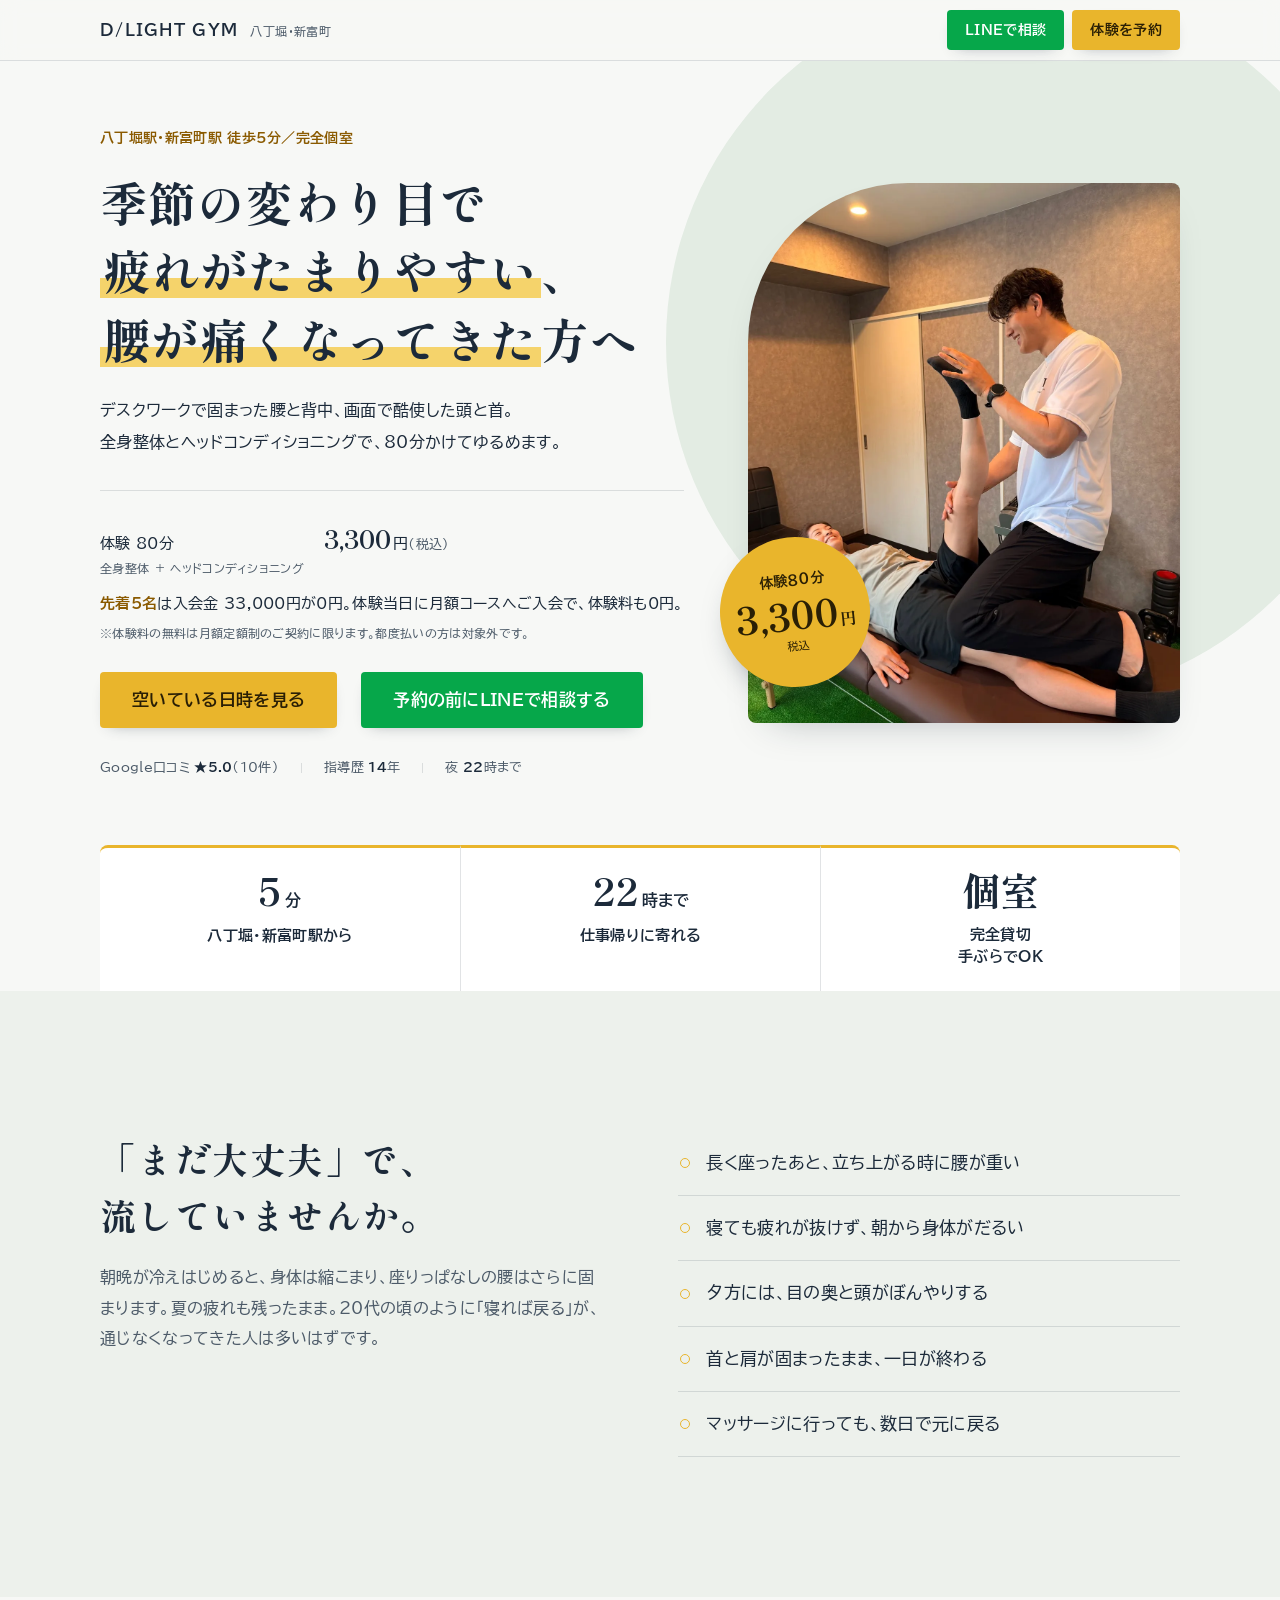
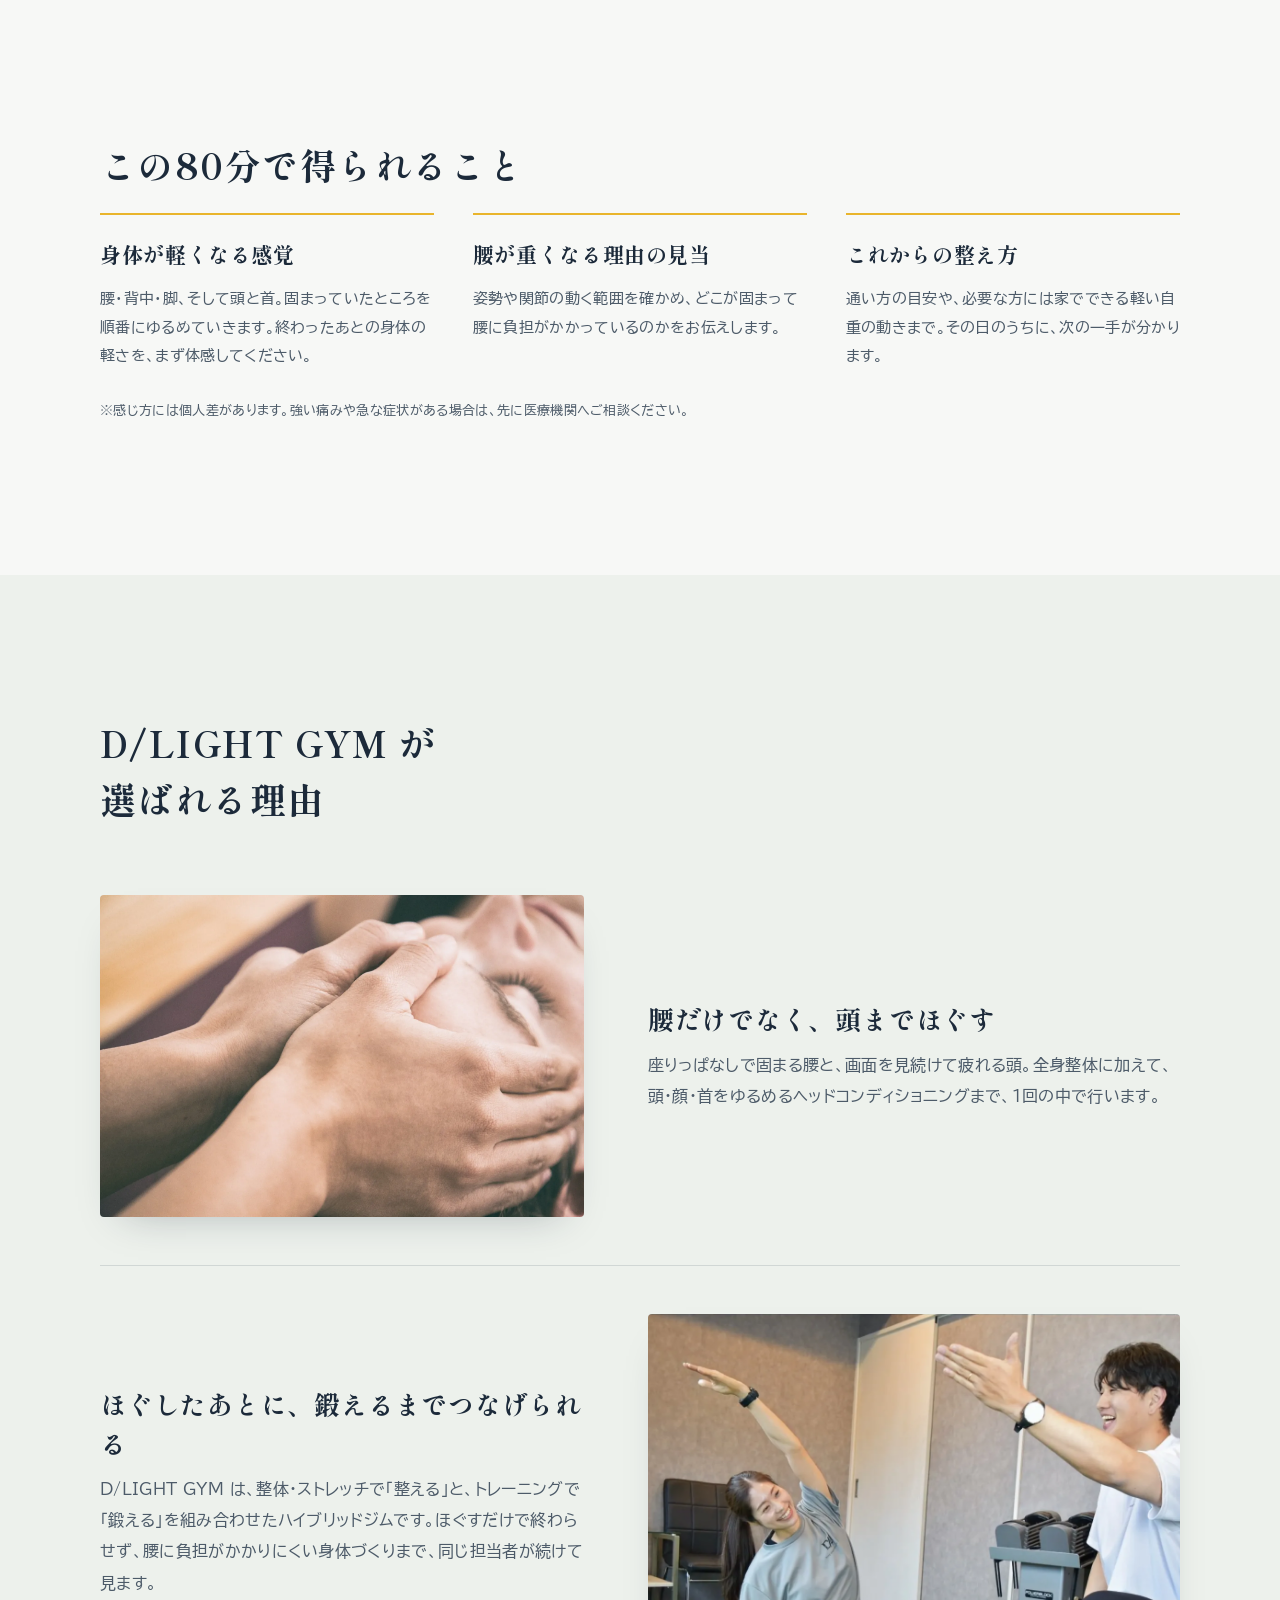
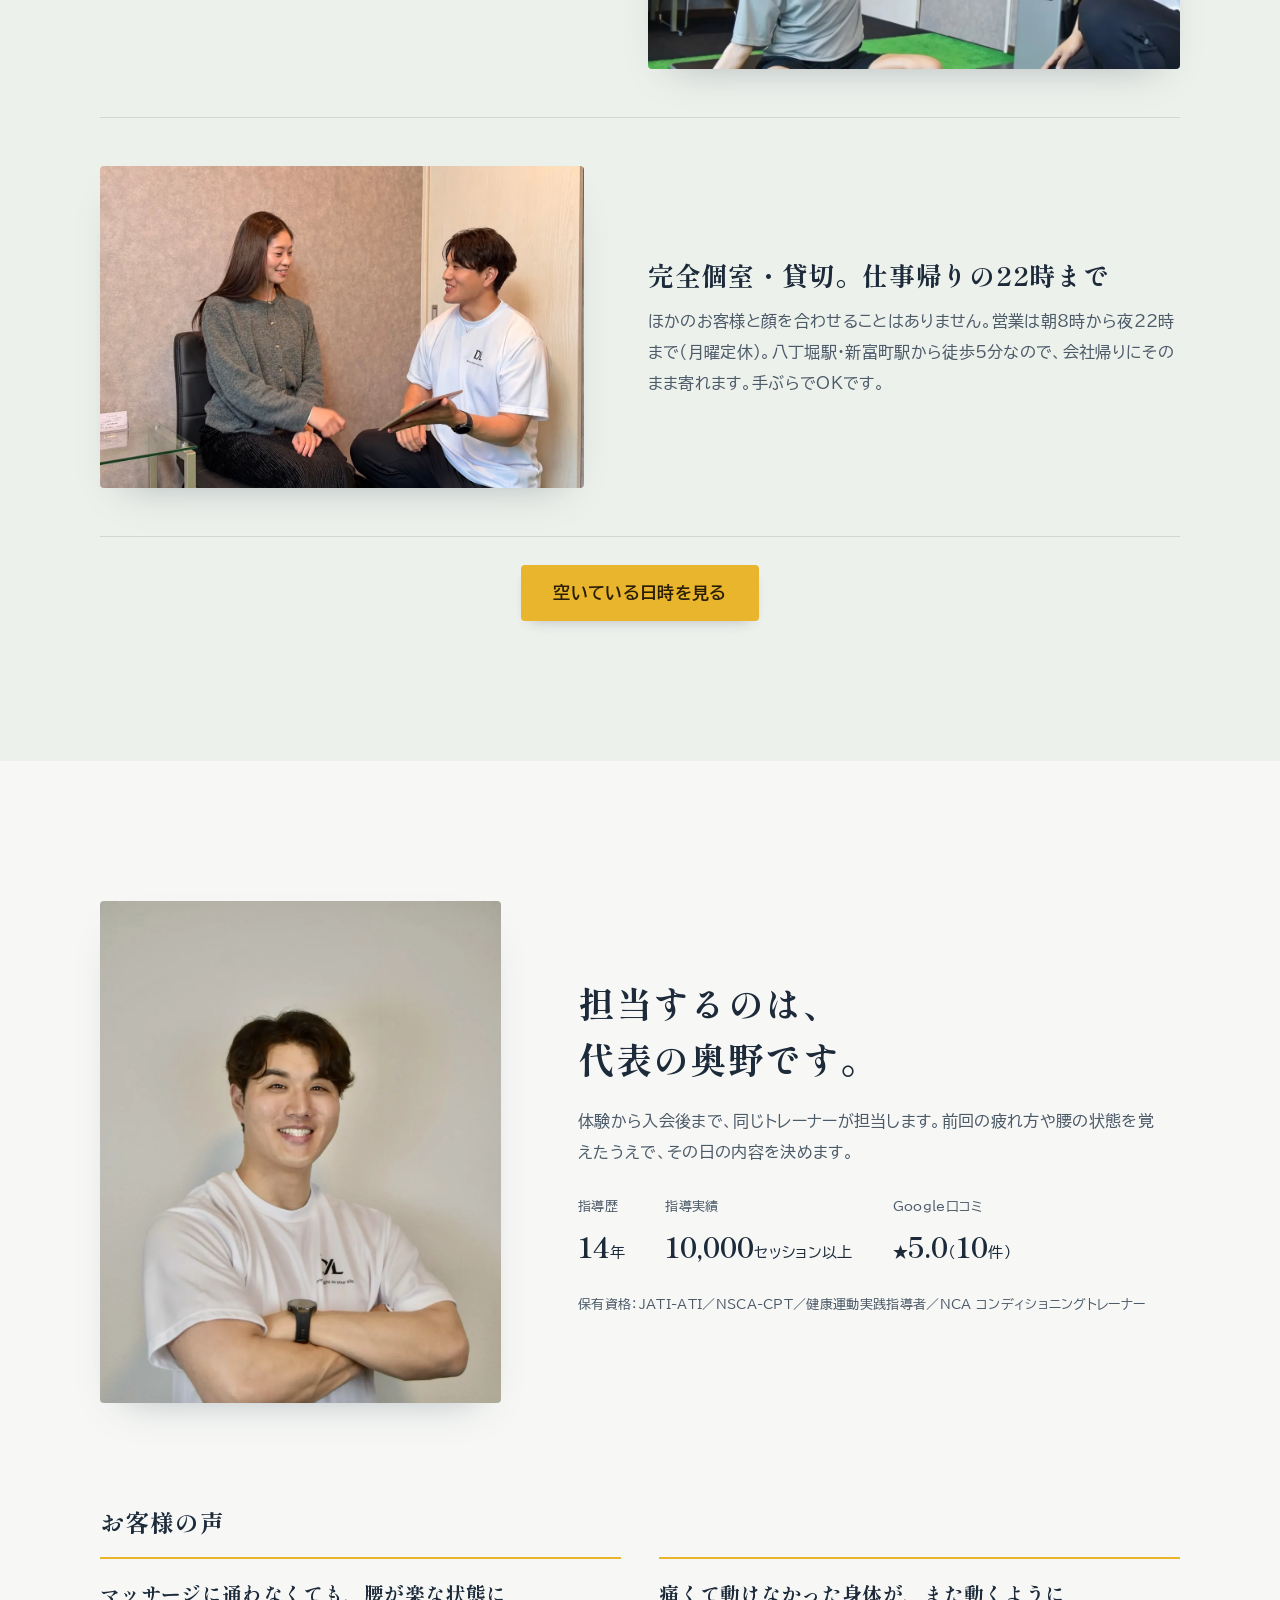
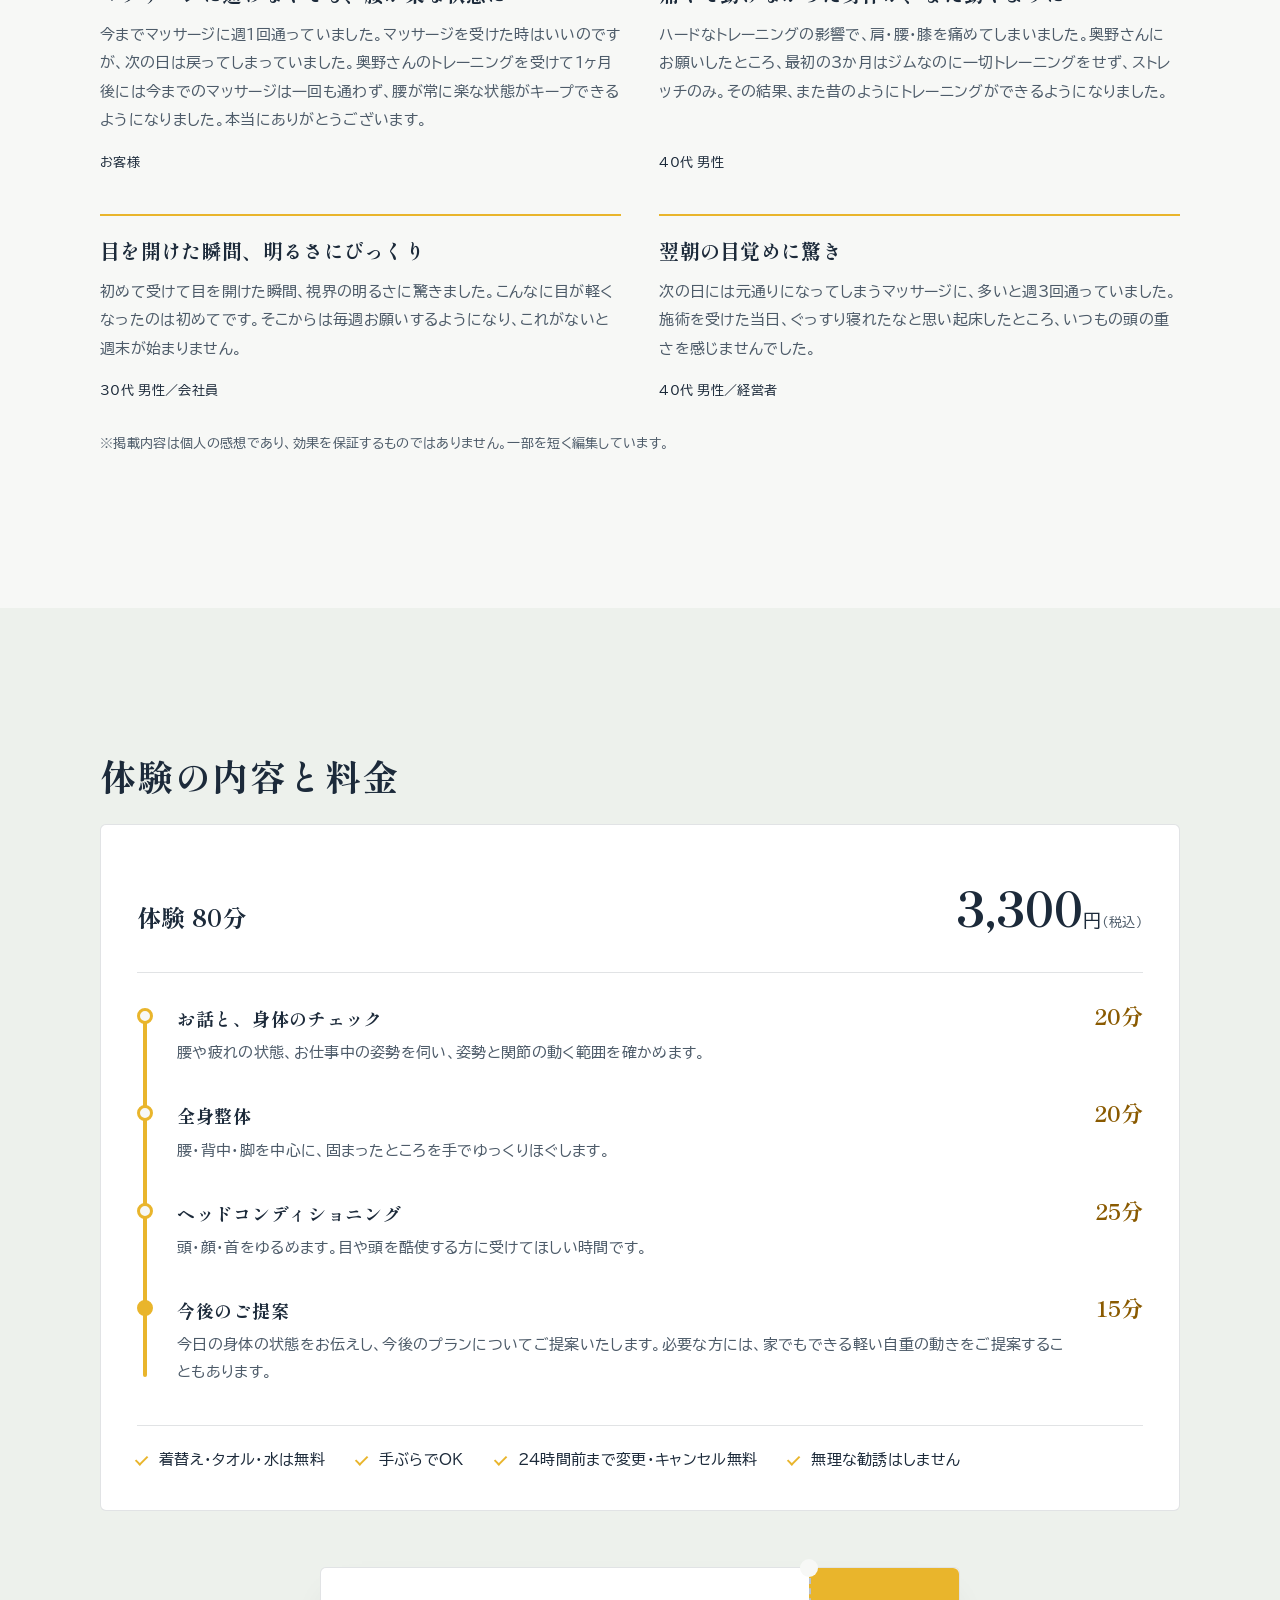
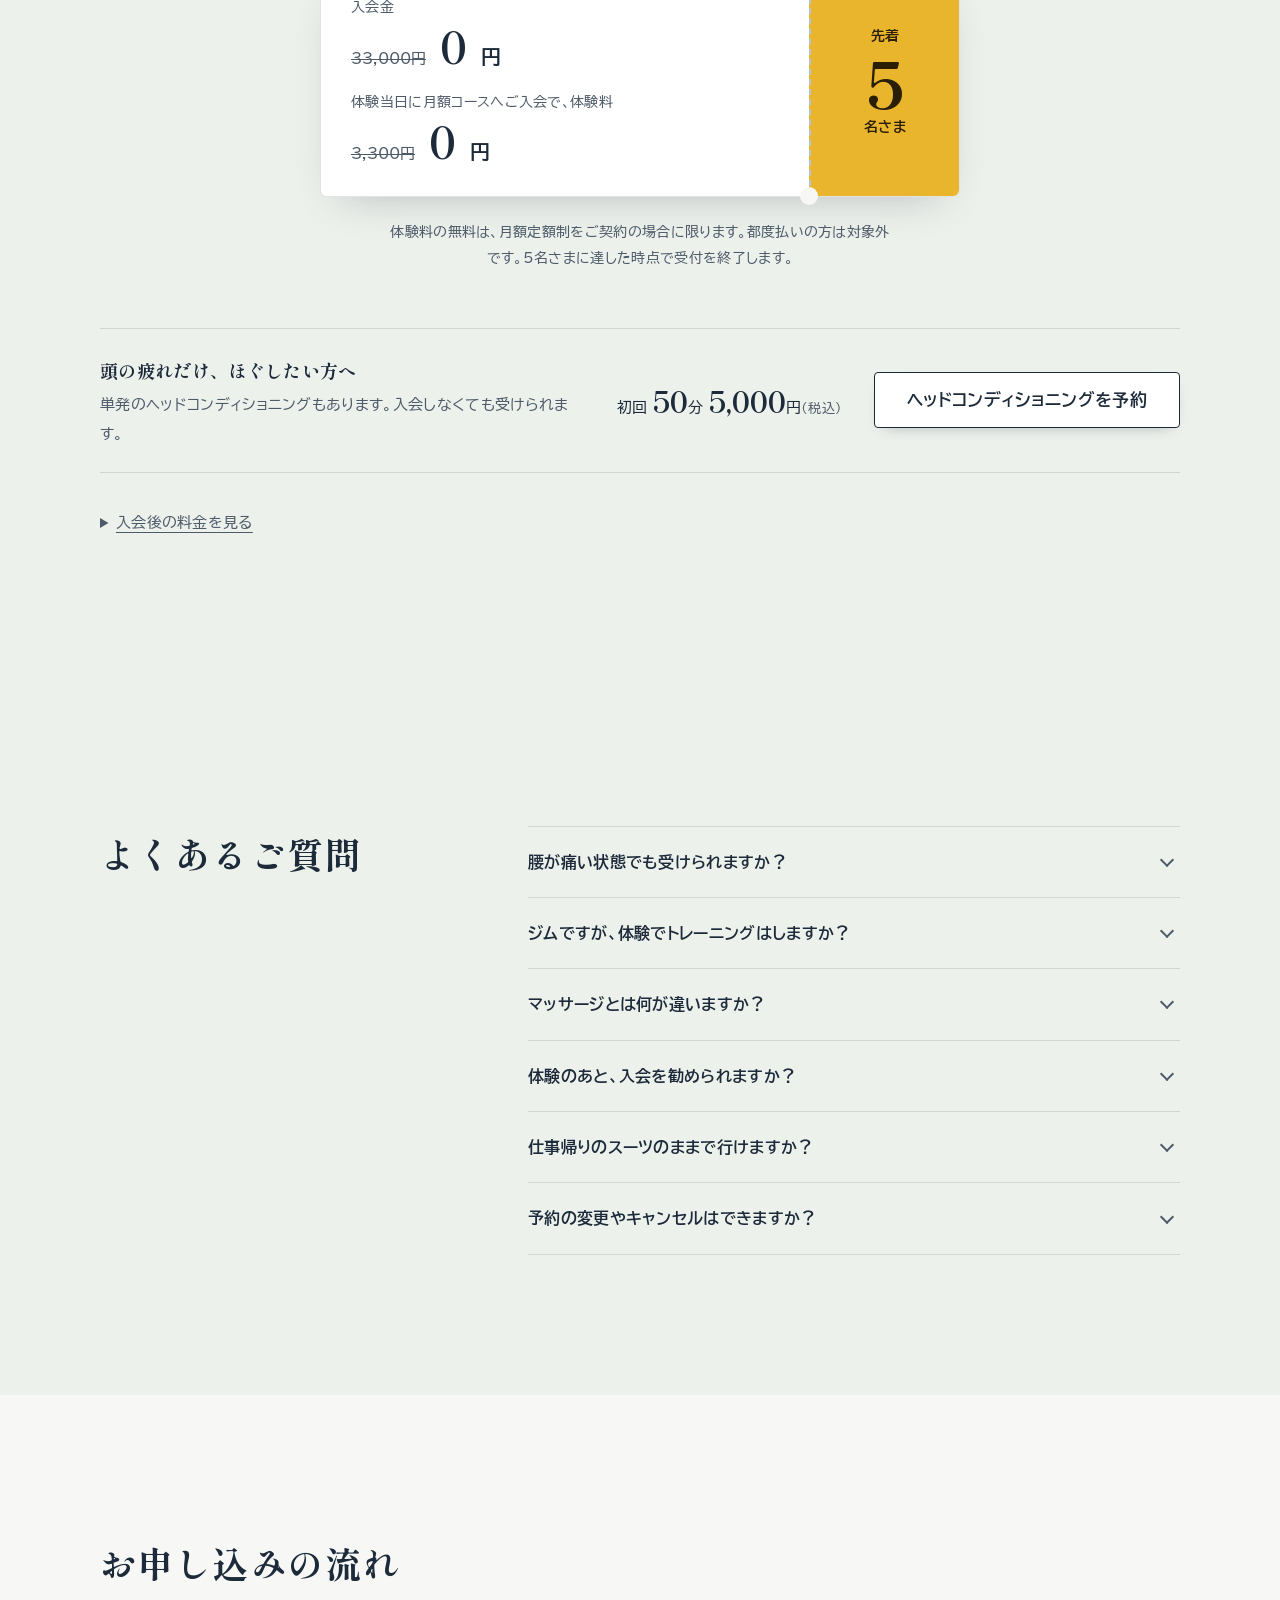
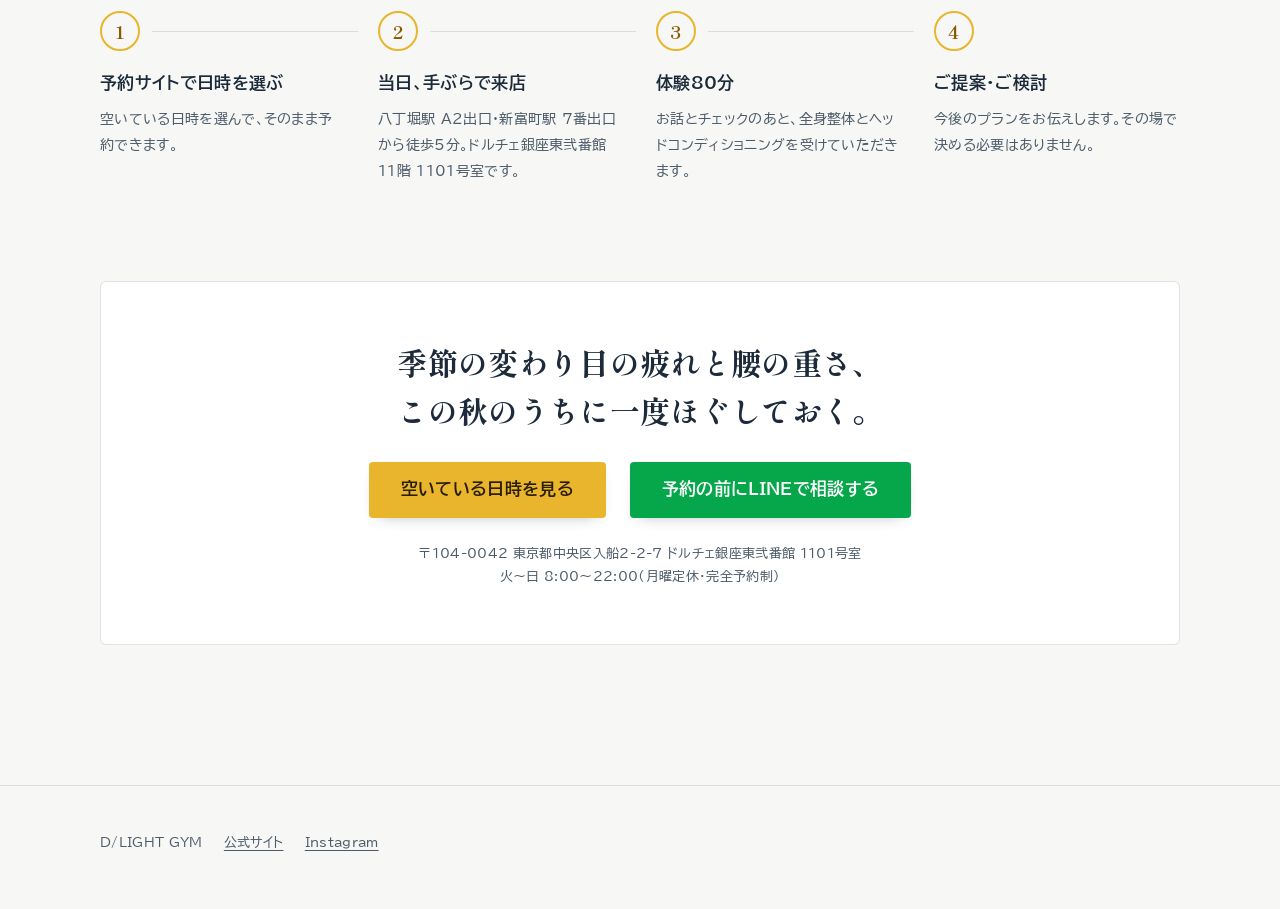
==== autumn-men-light.html @ f0efa036 "季節の変わり目・腰の疲れ向けLP（男性向け・明るい版／暗い版）を追加し、計測をヘッドコンディショニング予約とFAQに対応 Co-Authored-By: Claude Opus 5.5 <norepl" ====
<!DOCTYPE html>
<html lang="ja">
<head>
<meta charset="UTF-8">
<meta name="viewport" content="width=device-width, initial-scale=1">
<title>季節の変わり目の疲れ・腰の重さに 体験80分 3,300円｜八丁堀・新富町 D/LIGHT GYM</title>
<meta name="description" content="季節の変わり目で疲れがたまりやすい、腰が痛くなってきた方へ。八丁堀・新富町駅から徒歩5分、完全個室。全身整体とヘッドコンディショニングの体験80分 3,300円（税込）。夜22時まで営業。">
<!-- 公開前の確認ページ。本番URLが決まるまで検索対象外にしておく -->
<meta name="robots" content="noindex, nofollow">
<meta property="og:type" content="website">
<meta property="og:title" content="季節の変わり目の疲れ・腰の重さに｜体験80分 3,300円｜D/LIGHT GYM">
<meta property="og:description" content="八丁堀・新富町駅から徒歩5分。完全個室で、全身整体とヘッドコンディショニング。夜22時まで。">
<meta property="og:site_name" content="D/LIGHT GYM">
<meta property="og:locale" content="ja_JP">
<meta name="theme-color" content="#f7f8f6">
<link rel="icon" href="assets/favicon-32.png" sizes="32x32">
<link rel="apple-touch-icon" href="assets/apple-touch-icon.png">
<link rel="preconnect" href="https://fonts.googleapis.com">
<link rel="preconnect" href="https://fonts.gstatic.com" crossorigin>
<link href="https://fonts.googleapis.com/css2?family=BIZ+UDPGothic:wght@400;700&family=Shippori+Mincho+B1:wght@500;700&display=swap" rel="stylesheet">
<link rel="stylesheet" href="assets/css/lp-autumn.css?v=20261105c">
<link rel="stylesheet" href="assets/css/lp-autumn-men.css?v=20261105c">
<link rel="stylesheet" href="assets/css/lp-autumn-light.css?v=20261105g">
</head>
<body>

<header class="hd">
  <div class="hd__in">
    <a class="hd__logo" href="#top" aria-label="D/LIGHT GYM ページの先頭へ">D/LIGHT GYM<span>八丁堀・新富町</span></a>
    <div class="hd__cta"><a class="btn btn--sm btn--line" href="https://lin.ee/v4NK1TV" target="_blank" rel="noopener">LINEで相談</a><a class="btn btn--sm" href="https://book.squareup.com/appointments/jqg8slb8u0tfya/location/L7PXPNPQZ5DK2/services/DS5GKGL3V32YYJWJ65FOD5EP" target="_blank" rel="noopener">体験を予約</a></div>
  </div>
</header>

<main id="top">

  <!-- ===== ファーストビュー ===== -->
  <section class="hero">
    <div class="wrap hero__grid">
      <div class="hero__copy">
        <p class="hero__place">八丁堀駅・新富町駅 徒歩5分／完全個室</p>
        <h1 class="hero__h">季節の変わり目で<br><span class="mk-y">疲れがたまりやすい</span>、<br><span class="nw"><span class="mk-y">腰が痛くなってきた</span>方へ</span></h1>
        <p class="hero__sub">デスクワークで固まった腰と背中、画面で酷使した頭と首。<br class="pc">全身整体とヘッドコンディショニングで、80分かけてゆるめます。</p>

        <div class="offer">
          <p class="offer__name">体験 80分<br><span>全身整体 ＋ ヘッドコンディショニング</span></p>
          <p class="offer__price"><span class="num">3,300</span>円<small>（税込）</small></p>
          <p class="offer__perk"><b>先着5名</b>は入会金 33,000円が0円。<span class="nw">体験当日に月額コースへ</span><span class="nw">ご入会で、体験料も0円。</span><small class="offer__note">※体験料の無料は月額定額制のご契約に限ります。都度払いの方は対象外です。</small></p>
        </div>

        <div class="cta">
          <a class="btn" href="https://book.squareup.com/appointments/jqg8slb8u0tfya/location/L7PXPNPQZ5DK2/services/DS5GKGL3V32YYJWJ65FOD5EP" target="_blank" rel="noopener">空いている日時を見る</a>
          <a class="btn btn--line" href="https://lin.ee/v4NK1TV" target="_blank" rel="noopener">予約の前にLINEで相談する</a>
        </div>
        <ul class="trust">
          <li>Google口コミ <b>★5.0</b>（10件）</li>
          <li>指導歴 <b>14</b>年</li>
          <li>夜 <b>22</b>時まで</li>
        </ul>
      </div>
      <figure class="hero__photo">
        <p class="badge" aria-hidden="true"><span class="badge__t">体験80分</span><span class="badge__p num">3,300<small>円</small></span><span class="badge__s">税込</span></p>
        <img src="assets/img/stretch.webp" alt="D/LIGHT GYM の個室で、施術台に横になったお客様の脚と腰まわりをトレーナーがほぐしている様子" width="1200" height="1600" fetchpriority="high">
      </figure>
    </div>
    <ul class="points wrap">
      <li><p class="points__big"><b class="num">5</b>分</p><small>八丁堀・新富町駅から</small></li>
      <li><p class="points__big"><b class="num">22</b>時まで</p><small>仕事帰りに寄れる</small></li>
      <li><p class="points__big"><b>個室</b></p><small>完全貸切<br>手ぶらでOK</small></li>
    </ul>
  </section>

  <!-- ===== 悩みへの共感 ===== -->
  <section class="sec worry" id="worry">
    <div class="wrap worry__grid">
      <div>
        <h2 class="h2">「まだ大丈夫」で、<br>流していませんか。</h2>
        <p class="body">朝晩が冷えはじめると、身体は縮こまり、座りっぱなしの腰はさらに固まります。夏の疲れも残ったまま。20代の頃のように「寝れば戻る」が、通じなくなってきた人は多いはずです。</p>
      </div>
      <ul class="worry__list">
        <li>長く座ったあと、立ち上がる時に腰が重い</li>
        <li>寝ても疲れが抜けず、朝から身体がだるい</li>
        <li>夕方には、目の奥と頭がぼんやりする</li>
        <li>首と肩が固まったまま、一日が終わる</li>
        <li>マッサージに行っても、数日で元に戻る</li>
      </ul>
    </div>
  </section>

  <!-- ===== 得られる変化 ===== -->
  <section class="sec change" id="change">
    <div class="wrap">
      <h2 class="h2">この80分で得られること</h2>
      <ul class="change__list">
        <li>
          <h3>身体が軽くなる感覚</h3>
          <p>腰・背中・脚、そして頭と首。固まっていたところを順番にゆるめていきます。終わったあとの身体の軽さを、まず体感してください。</p>
        </li>
        <li>
          <h3>腰が重くなる理由の見当</h3>
          <p>姿勢や関節の動く範囲を確かめ、どこが固まって腰に負担がかかっているのかをお伝えします。</p>
        </li>
        <li>
          <h3>これからの整え方</h3>
          <p>通い方の目安や、必要な方には家でできる軽い自重の動きまで。その日のうちに、次の一手が分かります。</p>
        </li>
      </ul>
      <p class="small">※感じ方には個人差があります。強い痛みや急な症状がある場合は、先に医療機関へご相談ください。</p>
    </div>
  </section>

  <!-- ===== 選ばれる理由 ===== -->
  <section class="sec reason" id="reason">
    <div class="wrap">
      <h2 class="h2">D/LIGHT GYM が<br>選ばれる理由</h2>

      <div class="reason__row">
        <img src="assets/img/facial.webp" alt="横になったお客様の頭と顔を、両手でゆっくりほぐしている様子" width="1600" height="1066" loading="lazy">
        <div>
          <h3>腰だけでなく、頭までほぐす</h3>
          <p>座りっぱなしで固まる腰と、画面を見続けて疲れる頭。全身整体に加えて、頭・顔・首をゆるめるヘッドコンディショニングまで、1回の中で行います。</p>
        </div>
      </div>

      <div class="reason__row">
        <img src="assets/img/gym1.webp" alt="トレーナーと一緒に、身体を横に伸ばす動きをしているお客様" width="1600" height="771" loading="lazy">
        <div>
          <h3>ほぐしたあとに、鍛えるまでつなげられる</h3>
          <p>D/LIGHT GYM は、整体・ストレッチで「整える」と、トレーニングで「鍛える」を組み合わせたハイブリッドジムです。ほぐすだけで終わらせず、腰に負担がかかりにくい身体づくりまで、同じ担当者が続けて見ます。</p>
        </div>
      </div>

      <div class="reason__row">
        <img src="assets/img/counseling.webp" alt="個室で、トレーナーがお客様の話を聞いている様子" width="1200" height="1600" loading="lazy">
        <div>
          <h3>完全個室・貸切。仕事帰りの22時まで</h3>
          <p>ほかのお客様と顔を合わせることはありません。営業は朝8時から夜22時まで（月曜定休）。八丁堀駅・新富町駅から徒歩5分なので、会社帰りにそのまま寄れます。手ぶらでOKです。</p>
        </div>
      </div>

      <div class="cta cta--center">
        <a class="btn" href="https://book.squareup.com/appointments/jqg8slb8u0tfya/location/L7PXPNPQZ5DK2/services/DS5GKGL3V32YYJWJ65FOD5EP" target="_blank" rel="noopener">空いている日時を見る</a>
      </div>
    </div>
  </section>

  <!-- ===== 信頼できる根拠 ===== -->
  <section class="sec proof" id="proof">
    <div class="wrap">
      <div class="coach__grid">
        <img class="coach__img" src="assets/img/trainer-yudai.webp" alt="D/LIGHT GYM 代表 奥野雄大" width="1066" height="1600" loading="lazy">
        <div>
          <h2 class="h2">担当するのは、<br>代表の奥野です。</h2>
          <p class="body">体験から入会後まで、同じトレーナーが担当します。前回の疲れ方や腰の状態を覚えたうえで、その日の内容を決めます。</p>
          <dl class="facts">
            <div><dt>指導歴</dt><dd><span class="num">14</span>年</dd></div>
            <div><dt>指導実績</dt><dd><span class="num">10,000</span>セッション以上</dd></div>
            <div><dt>Google口コミ</dt><dd>★<span class="num">5.0</span>（<span class="num">10</span>件）</dd></div>
          </dl>
          <p class="small">保有資格：JATI-ATI／NSCA-CPT／健康運動実践指導者／NCA コンディショニングトレーナー</p>
        </div>
      </div>

      <h3 class="proof__h">お客様の声</h3>
      <div class="voice__list voice__list--4">
        <figure class="voice__item">
          <blockquote><p class="voice__h">マッサージに通わなくても、腰が楽な状態に</p><p>今までマッサージに週1回通っていました。マッサージを受けた時はいいのですが、次の日は戻ってしまっていました。奥野さんのトレーニングを受けて1ヶ月後には今までのマッサージは一回も通わず、腰が常に楽な状態がキープできるようになりました。本当にありがとうございます。</p></blockquote>
          <figcaption>お客様</figcaption>
        </figure>
        <figure class="voice__item">
          <blockquote><p class="voice__h">痛くて動けなかった身体が、また動くように</p><p>ハードなトレーニングの影響で、肩・腰・膝を痛めてしまいました。奥野さんにお願いしたところ、最初の3か月はジムなのに一切トレーニングをせず、ストレッチのみ。その結果、また昔のようにトレーニングができるようになりました。</p></blockquote>
          <figcaption>40代 男性</figcaption>
        </figure>
        <figure class="voice__item">
          <blockquote><p class="voice__h">目を開けた瞬間、明るさにびっくり</p><p>初めて受けて目を開けた瞬間、視界の明るさに驚きました。こんなに目が軽くなったのは初めてです。そこからは毎週お願いするようになり、これがないと週末が始まりません。</p></blockquote>
          <figcaption>30代 男性／会社員</figcaption>
        </figure>
        <figure class="voice__item">
          <blockquote><p class="voice__h">翌朝の目覚めに驚き</p><p>次の日には元通りになってしまうマッサージに、多いと週3回通っていました。施術を受けた当日、ぐっすり寝れたなと思い起床したところ、いつもの頭の重さを感じませんでした。</p></blockquote>
          <figcaption>40代 男性／経営者</figcaption>
        </figure>
      </div>
      <p class="small voice__note">※掲載内容は個人の感想であり、効果を保証するものではありません。一部を短く編集しています。</p>
    </div>
  </section>

  <!-- ===== サービス・料金 ===== -->
  <section class="sec price" id="price">
    <div class="wrap">
      <h2 class="h2">体験の内容と料金</h2>

      <div class="price__main">
        <div class="price__head">
          <p class="price__name">体験 80分</p>
          <p class="price__val"><span class="num">3,300</span>円<small>（税込）</small></p>
        </div>
        <ol class="line">
          <li class="line__stop"><div><h3>お話と、身体のチェック</h3><p>腰や疲れの状態、お仕事中の姿勢を伺い、姿勢と関節の動く範囲を確かめます。</p></div><span class="line__d num">20分</span></li>
          <li class="line__stop"><div><h3>全身整体</h3><p>腰・背中・脚を中心に、固まったところを手でゆっくりほぐします。</p></div><span class="line__d num">20分</span></li>
          <li class="line__stop"><div><h3>ヘッドコンディショニング</h3><p>頭・顔・首をゆるめます。目や頭を酷使する方に受けてほしい時間です。</p></div><span class="line__d num">25分</span></li>
          <li class="line__stop line__stop--end"><div><h3>今後のご提案</h3><p>今日の身体の状態をお伝えし、今後のプランについてご提案いたします。必要な方には、家でもできる軽い自重の動きをご提案することもあります。</p></div><span class="line__d num">15分</span></li>
        </ol>
        <ul class="incl">
          <li>着替え・タオル・水は無料</li>
          <li>手ぶらでOK</li>
          <li>24時間前まで変更・キャンセル無料</li>
          <li>無理な勧誘はしません</li>
        </ul>
      </div>

      <div class="ticket">
        <div class="ticket__main">
          <p class="ticket__label">入会金</p>
          <p class="ticket__val"><s class="num">33,000円</s><span class="num">0</span>円</p>
          <p class="ticket__label">体験当日に月額コースへご入会で、体験料</p>
          <p class="ticket__val"><s class="num">3,300円</s><span class="num">0</span>円</p>
        </div>
        <div class="ticket__stub">
          <p>先着</p>
          <p class="ticket__n num">5</p>
          <p>名さま</p>
        </div>
      </div>
      <p class="perk__note">体験料の無料は、月額定額制をご契約の場合に限ります。都度払いの方は対象外です。5名さまに達した時点で受付を終了します。</p>

      <div class="price__sub">
        <div>
          <h3>頭の疲れだけ、ほぐしたい方へ</h3>
          <p>単発のヘッドコンディショニングもあります。入会しなくても受けられます。</p>
        </div>
        <p class="price__val price__val--sm">初回 <span class="num">50</span>分 <span class="num">5,000</span>円<small>（税込）</small></p>
        <a class="btn btn--ghost" href="https://book.squareup.com/appointments/jqg8slb8u0tfya/location/L7PXPNPQZ5DK2/services/WINRGVNZ6C4P43N2MV3YMN2C" target="_blank" rel="noopener">ヘッドコンディショニングを予約</a>
      </div>

      <details class="price__more">
        <summary>入会後の料金を見る</summary>
        <dl class="access">
          <div><dt>月額 50分</dt><dd><span class="num">37,400</span>円（税込）／月　月4回</dd></div>
          <div><dt>月額 80分</dt><dd><span class="num">56,100</span>円（税込）／月　月4回</dd></div>
          <div><dt>都度払い</dt><dd>50分 <span class="num">12,000</span>円／80分 <span class="num">18,000</span>円（税込）　入会金なし</dd></div>
        </dl>
        <p class="small">契約期間の縛りはありません。通わなかった月の料金は0円です。</p>
      </details>
    </div>
  </section>

  <!-- ===== FAQ ===== -->
  <section class="sec faq" id="faq">
    <div class="wrap faq__wrap">
      <h2 class="h2">よくあるご質問</h2>
      <div class="faq__list">
        <details>
          <summary>腰が痛い状態でも受けられますか？</summary>
          <p>日常的な腰の重さや張りであれば、状態を確かめながら進めます。強い痛み・しびれ・急な症状がある場合は、先に医療機関へご相談ください。当ジムは治療を行う施設ではありません。</p>
        </details>
        <details>
          <summary>ジムですが、体験でトレーニングはしますか？</summary>
          <p>しません。体験は全身整体とヘッドコンディショニングで、横になってほぐしてもらう内容です。服装も、お貸しする着替えで大丈夫です。</p>
        </details>
        <details>
          <summary>マッサージとは何が違いますか？</summary>
          <p>その場でほぐすだけでなく、最初に姿勢や関節の動く範囲を確かめ、腰に負担がかかっている理由と、これからの整え方までお伝えします。続ける場合は、同じ担当者が毎回状態を見て内容を決めます。</p>
        </details>
        <details>
          <summary>体験のあと、入会を勧められますか？</summary>
          <p>最後に今後のプランをご提案しますが、持ち帰ってご検討いただけます。無理な勧誘はしません。</p>
        </details>
        <details>
          <summary>仕事帰りのスーツのままで行けますか？</summary>
          <p>大丈夫です。着替え・タオル・お水は無料でご用意しています。手ぶらでお越しください。</p>
        </details>
        <details>
          <summary>予約の変更やキャンセルはできますか？</summary>
          <p>ご予約の24時間前まで、変更・キャンセルは無料です。</p>
        </details>
      </div>
    </div>
  </section>

  <!-- ===== 申し込みの流れ ===== -->
  <section class="sec flow" id="flow">
    <div class="wrap">
      <h2 class="h2">お申し込みの流れ</h2>
      <ol class="flow__list">
        <li><h3>予約サイトで日時を選ぶ</h3><p>空いている日時を選んで、そのまま予約できます。</p></li>
        <li><h3>当日、手ぶらで来店</h3><p>八丁堀駅 A2出口・新富町駅 7番出口から徒歩5分。ドルチェ銀座東弐番館 11階 1101号室です。</p></li>
        <li><h3>体験80分</h3><p>お話とチェックのあと、全身整体とヘッドコンディショニングを受けていただきます。</p></li>
        <li><h3>ご提案・ご検討</h3><p>今後のプランをお伝えします。その場で決める必要はありません。</p></li>
      </ol>
      <div class="last__box">
        <p class="last__h">季節の変わり目の疲れと腰の重さ、<br>この秋のうちに一度ほぐしておく。</p>
        <div class="cta cta--center">
          <a class="btn" href="https://book.squareup.com/appointments/jqg8slb8u0tfya/location/L7PXPNPQZ5DK2/services/DS5GKGL3V32YYJWJ65FOD5EP" target="_blank" rel="noopener">空いている日時を見る</a>
          <a class="btn btn--line" href="https://lin.ee/v4NK1TV" target="_blank" rel="noopener">予約の前にLINEで相談する</a>
        </div>
        <p class="small last__meta">〒104-0042 東京都中央区入船2-2-7 ドルチェ銀座東弐番館 1101号室<br>火〜日 8:00〜22:00（月曜定休・完全予約制）</p>
      </div>
    </div>
  </section>
</main>

<footer class="ft">
  <div class="wrap">
    <p>D/LIGHT GYM　<a href="https://dlightgym.com/" target="_blank" rel="noopener">公式サイト</a>　<a href="https://www.instagram.com/dlight_personalgym" target="_blank" rel="noopener">Instagram</a></p>
  </div>
</footer>

<div class="mcta" data-mcta>
  <p>体験80分 <span class="num">3,300</span>円</p>
  <a class="btn btn--sm" href="https://book.squareup.com/appointments/jqg8slb8u0tfya/location/L7PXPNPQZ5DK2/services/DS5GKGL3V32YYJWJ65FOD5EP" target="_blank" rel="noopener">日時を見る</a>
</div>

<script src="assets/js/lp-autumn-men.js?v=20261105a" defer></script>
<script src="assets/js/analytics.js?v=20261105a" defer></script>
</body>
</html>
---- assets/css/lp-autumn.css ----
/* =========================================================
   秋の疲労回復LP（autumn.html）
   秋の夜のホームの藍を地に、時刻表の白い盤と、銀杏の黄色1色。
   ========================================================= */
:root{
  --night:#131d2e;      /* 地：夜のホームの藍 */
  --night-2:#1a273c;    /* 一段明るい藍 */
  --night-3:#22324c;
  --rule:rgba(226,232,240,.14);
  --text:#e8ecf1;       /* 藍の上の本文 */
  --mute:#a7b4c6;       /* 藍の上の補足（#131d2e に対し約8:1） */
  --board:#eef1f4;      /* 時刻表の盤 */
  --ink:#131d2e;        /* 盤の上の文字 */
  --ink-mute:#4a5872;
  --board-rule:#cdd4de;
  --ginkgo:#e9b52c;     /* 銀杏。強調はこれ1色 */
  --ginkgo-ink:#2a1f05;
  --head:#8fb3d9;       /* 30分メニューの印（藍系で控えめに） */

  --mincho:"Shippori Mincho B1","Hiragino Mincho ProN","Yu Mincho",serif;
  --gothic:"BIZ UDPGothic","Hiragino Sans","Yu Gothic",sans-serif;

  --ease:cubic-bezier(.16,1,.3,1);
  --gutter:clamp(16px,4vw,40px);
}

*,*::before,*::after{box-sizing:border-box}
html{-webkit-text-size-adjust:100%;scroll-behavior:smooth;scroll-padding-top:72px}
@media (prefers-reduced-motion:reduce){html{scroll-behavior:auto}*{transition:none!important;animation:none!important}}
body{margin:0;background:var(--night);color:var(--text);font-family:var(--gothic);font-size:16px;line-height:1.9;letter-spacing:.02em;font-feature-settings:"palt" 0}
img{max-width:100%;height:auto;display:block}
a{color:inherit}
::selection{background:var(--ginkgo);color:var(--ginkgo-ink)}
:focus-visible{outline:2px solid var(--ginkgo);outline-offset:3px;border-radius:2px}
html{scrollbar-color:var(--night-3) var(--night)}

.num{font-variant-numeric:tabular-nums;letter-spacing:0}
.wrap{max-width:1160px;margin:0 auto;padding:0 var(--gutter)}
.sp{display:none}
@media (max-width:640px){.sp{display:inline}.pc{display:none}}

/* ---------- ボタン ---------- */
.btn{display:inline-flex;align-items:center;justify-content:center;min-height:56px;padding:0 32px;background:var(--ginkgo);color:var(--ginkgo-ink);font-weight:700;font-size:17px;text-decoration:none;border-radius:4px;box-shadow:0 6px 16px -8px rgba(0,0,0,.5);transition:transform .3s var(--ease),box-shadow .3s var(--ease),background .2s}
.btn:hover{transform:translateY(-2px);box-shadow:0 12px 24px -10px rgba(0,0,0,.55);background:#f1c143}
.btn:active{transform:none}
.btn--sm{min-height:40px;padding:0 18px;font-size:14px;box-shadow:none}
.btn--ghost{background:rgba(255,255,255,.04);color:var(--text);border:1.5px solid var(--text);box-shadow:none}
.btn--ghost:hover{background:var(--night-3);box-shadow:none}
.link{color:var(--mute);font-size:14px;text-underline-offset:4px;text-decoration-color:rgba(167,180,198,.5)}
.link:hover{color:var(--text)}
.cta{display:flex;flex-wrap:wrap;align-items:center;gap:14px 24px;margin-top:28px}
.cta--center{justify-content:center}

/* ---------- ヘッダー ---------- */
.hd{position:sticky;top:0;z-index:20;background:rgba(19,29,46,.88);backdrop-filter:saturate(1.2) blur(10px);-webkit-backdrop-filter:saturate(1.2) blur(10px);border-bottom:1px solid var(--rule)}
.hd__in{max-width:1160px;margin:0 auto;padding:0 var(--gutter);height:60px;display:flex;align-items:center;justify-content:space-between}
.hd__logo{font-family:var(--gothic);font-weight:700;letter-spacing:.08em;text-decoration:none;font-size:16px}
.hd__logo span{margin-left:12px;font-weight:400;font-size:12px;color:var(--mute);letter-spacing:.04em}

/* ---------- 見出し・本文 ---------- */
.h2{font-family:var(--mincho);font-weight:700;font-size:clamp(24px,3.2vw,36px);line-height:1.55;letter-spacing:.04em;margin:0 0 20px;text-wrap:balance}
.body{color:var(--mute);margin:0;max-width:36em}
.small{font-size:13px;color:var(--mute);line-height:1.8}
.sec{padding:clamp(80px,11vw,140px) 0}

/* ---------- ファーストビュー ---------- */
.fv{position:relative;overflow:hidden;min-height:min(calc(100svh - 60px),860px);display:flex;align-items:center;padding:clamp(48px,7vw,96px) 0}
.fv__img{position:absolute;inset:0;width:100%;height:100%;object-fit:cover;object-position:70% 35%;filter:saturate(.8) brightness(.9)}
.fv::before{content:"";position:absolute;inset:0;z-index:1;background:linear-gradient(90deg,rgba(19,29,46,.97) 0%,rgba(19,29,46,.9) 38%,rgba(19,29,46,.35) 70%,rgba(19,29,46,.15) 100%),linear-gradient(0deg,rgba(19,29,46,.9) 0%,rgba(19,29,46,0) 30%)}
.fv__in{position:relative;z-index:2;width:100%}
.fv__in>*{max-width:560px}
.fv__in>.fv__h{max-width:none;white-space:nowrap}
.fv__lead{margin:0 0 18px;color:var(--mute);font-size:14px}
.fv__h{font-family:var(--mincho);font-weight:700;font-size:clamp(40px,6vw,76px);line-height:1.3;letter-spacing:.02em;margin:0 0 26px;text-shadow:0 2px 16px rgba(0,0,0,.35)}
.fv__sub{color:var(--text);margin:0;font-size:17px;line-height:2}

.offer{margin-top:32px;padding:22px 0 0;border-top:1px solid var(--rule);display:grid;grid-template-columns:auto 1fr;column-gap:20px;align-items:baseline}
.offer__name{margin:0;font-size:15px;line-height:1.6}
.offer__name span{font-size:12px;color:var(--mute)}
.offer__price{margin:0;font-size:18px}
.offer__price .num{font-family:var(--mincho);font-size:clamp(40px,4.4vw,52px);font-weight:700;color:var(--ginkgo);margin-right:2px}
.offer__price small{font-size:13px;color:var(--mute)}
.offer__perk{grid-column:1/-1;margin:10px 0 0;font-size:15px;line-height:1.8}
.offer__perk b{color:var(--ginkgo)}

/* ---------- 悩み ---------- */
.worry{background:var(--night-2)}
.worry__grid{display:grid;grid-template-columns:minmax(0,1fr) minmax(0,1fr);gap:clamp(32px,6vw,96px);align-items:start}
.worry__list{list-style:none;margin:0 0 32px;padding:0}
.worry__list li{padding:16px 0 16px 28px;border-bottom:1px solid var(--rule);position:relative;font-size:17px}
.worry__list li::before{content:"";position:absolute;left:2px;top:50%;width:10px;height:10px;margin-top:-5px;border-radius:50%;border:1.5px solid var(--ginkgo)}

/* ---------- 80分の道のり（路線図） ---------- */
.route__head{display:grid;grid-template-columns:minmax(0,1fr) minmax(0,1fr);gap:clamp(24px,6vw,96px);align-items:end;margin-bottom:clamp(40px,5vw,64px)}
.route__head .h2{margin:0}
.route__grid{display:grid;grid-template-columns:minmax(0,1.3fr) minmax(0,1fr);gap:clamp(32px,5vw,72px);align-items:start}
.line{list-style:none;margin:0;padding:0;position:relative}
.line::before{content:"";position:absolute;left:6px;top:14px;bottom:40px;width:4px;background:var(--ginkgo);border-radius:2px}
.line__stop{display:grid;grid-template-columns:1fr auto;column-gap:24px;padding:0 0 32px 40px;position:relative}
.line__stop::before{content:"";position:absolute;left:0;top:7px;width:16px;height:16px;border-radius:50%;background:var(--night);border:3px solid var(--ginkgo)}
.line__stop--end::before{background:var(--ginkgo)}
.line__t{font-weight:700;font-size:15px;text-align:right;padding-top:2px}
.line__stop h3{margin:0 0 4px;font-size:18px;font-family:var(--mincho);letter-spacing:.04em}
.line__stop p{margin:0;color:var(--mute);font-size:15px;line-height:1.8}
.line__d{font-family:var(--mincho);font-weight:700;font-size:22px;color:var(--ginkgo);white-space:nowrap;line-height:1.3}
.route__photo{margin:0}
.route__photo img{border-radius:4px;aspect-ratio:4/5;object-fit:cover;width:100%}
.route__photo figcaption{font-size:13px;color:var(--mute);margin-top:10px}
.incl{list-style:none;margin:clamp(40px,5vw,64px) 0 0;padding:20px 0 0;border-top:1px solid var(--rule);display:flex;flex-wrap:wrap;gap:10px 32px;font-size:15px}
.incl li{display:inline-flex;align-items:center;gap:10px}
.incl li::before{content:"";width:12px;height:7px;border-left:2px solid var(--ginkgo);border-bottom:2px solid var(--ginkgo);transform:rotate(-45deg) translateY(-2px)}

/* ---------- 来られる時間 ---------- */
.time{padding-top:0}

/* ---------- 昼休み ---------- */
.noon{background:var(--night-2)}
.noon__grid{display:grid;grid-template-columns:minmax(0,1fr) minmax(0,1.2fr);gap:clamp(32px,6vw,96px);align-items:center}
.noon__clock{display:grid;grid-template-columns:auto 1fr auto;align-items:center;gap:16px;font-family:var(--mincho);font-size:clamp(28px,3.6vw,44px);font-weight:700}
.noon__bar{height:4px;background:var(--rule);border-radius:2px;position:relative;overflow:hidden}
.noon__bar i{position:absolute;inset:0;background:var(--head);transform-origin:left;transform:scaleX(1);transition:transform 1.6s var(--ease)}
.noon__clock.is-pre .noon__bar i{transform:scaleX(0)}
.noon__price{margin:24px 0 28px;display:flex;flex-wrap:wrap;align-items:baseline;gap:4px 18px;padding:16px 0;border-top:1px solid var(--rule);border-bottom:1px solid var(--rule)}
.noon__price dt{font-weight:700}
.noon__price dd{margin:0;font-size:18px}
.noon__price dd .num{font-family:var(--mincho);font-size:28px;font-weight:700}
.noon__price small{font-size:13px;color:var(--mute)}

/* ---------- 特典（切符） ---------- */
.perk__h{text-align:center;margin-bottom:36px}
.ticket{max-width:640px;margin:0 auto;display:grid;grid-template-columns:1fr 150px;background:var(--board);color:var(--ink);border-radius:6px;box-shadow:0 30px 60px -30px rgba(0,0,0,.6);position:relative}
.ticket__main{padding:26px 30px}
.ticket__label{margin:0;font-size:14px;color:var(--ink-mute)}
.ticket__val{margin:0 0 14px;font-size:20px;font-weight:700;display:flex;align-items:baseline;gap:14px}
.ticket__val:last-child{margin-bottom:0}
.ticket__val s{font-size:15px;color:var(--ink-mute);font-weight:400}
.ticket__val span{font-family:var(--mincho);font-size:44px;line-height:1.1}
.ticket__stub{border-left:2px dashed #b9c2cf;display:flex;flex-direction:column;align-items:center;justify-content:center;padding:20px 10px;text-align:center;background:var(--ginkgo);color:var(--ginkgo-ink);border-radius:0 6px 6px 0;font-weight:700}
.ticket__stub p{margin:0;font-size:14px}
.ticket__n{font-family:var(--mincho);font-size:64px!important;line-height:1}
.ticket::before,.ticket::after{content:"";position:absolute;right:141px;width:18px;height:18px;border-radius:50%;background:var(--night)}
.ticket::before{top:-9px}.ticket::after{bottom:-9px}
.perk__note{max-width:36em;margin:22px auto 0;text-align:center;color:var(--mute);font-size:14px}

/* ---------- 担当 ---------- */
.coach__grid{display:grid;grid-template-columns:minmax(0,.8fr) minmax(0,1.2fr);gap:clamp(32px,6vw,96px);align-items:center}
.coach__img{border-radius:4px;aspect-ratio:4/5;object-fit:cover;object-position:top;width:100%}
.facts{display:grid;grid-template-columns:repeat(3,auto);justify-content:start;gap:12px 40px;margin:28px 0 20px}
.facts dt{font-size:13px;color:var(--mute)}
.facts dd{margin:0;font-size:15px}
.facts dd .num{font-family:var(--mincho);font-size:28px;font-weight:700;color:var(--text)}

/* ---------- FAQ ---------- */
.faq{background:var(--night-2)}
.faq__wrap{display:grid;grid-template-columns:minmax(0,.7fr) minmax(0,1.3fr);gap:clamp(24px,6vw,96px);align-items:start}
.faq__list details{border-bottom:1px solid var(--rule)}
.faq__list details:first-child{border-top:1px solid var(--rule)}
.faq__list summary{list-style:none;cursor:pointer;padding:20px 40px 20px 0;font-weight:700;position:relative}
.faq__list summary::-webkit-details-marker{display:none}
.faq__list summary::after{content:"";position:absolute;right:8px;top:50%;width:10px;height:10px;border-right:2px solid var(--mute);border-bottom:2px solid var(--mute);transform:translateY(-70%) rotate(45deg);transition:transform .3s var(--ease)}
.faq__list details[open] summary::after{transform:translateY(-30%) rotate(-135deg)}
.faq__list summary:hover{color:var(--ginkgo)}
.faq__list p{margin:0 0 22px;color:var(--mute);max-width:40em}

/* ---------- 最後 ---------- */
.last__grid{display:grid;grid-template-columns:minmax(0,1.1fr) minmax(0,1fr);gap:clamp(32px,6vw,96px);align-items:start}
.access{margin:0;border-top:1px solid var(--rule)}
.access div{display:grid;grid-template-columns:6em 1fr;padding:16px 0;border-bottom:1px solid var(--rule);font-size:15px}
.access dt{color:var(--mute)}
.access dd{margin:0}

.ft{padding:32px 0 120px;border-top:1px solid var(--rule);font-size:13px;color:var(--mute)}
.ft a{margin-left:12px;text-underline-offset:3px}
@media (min-width:861px){.ft{padding-bottom:40px}}

/* ---------- スマホの固定CTA ---------- */
.mcta{position:fixed;left:0;right:0;bottom:0;z-index:30;display:none;align-items:center;justify-content:space-between;gap:12px;padding:10px 16px calc(10px + env(safe-area-inset-bottom));background:rgba(19,29,46,.94);backdrop-filter:blur(10px);-webkit-backdrop-filter:blur(10px);border-top:1px solid var(--rule);transform:translateY(110%);transition:transform .4s var(--ease)}
.mcta p{margin:0;font-size:13px}
.mcta.is-on{transform:none}

/* ---------- レスポンシブ ---------- */
@media (max-width:860px){
  .worry__grid,.route__head,.route__grid,.noon__grid,.coach__grid,.faq__wrap,.last__grid{grid-template-columns:minmax(0,1fr)}
  .route__photo{max-width:420px}
  .coach__img{max-width:360px}
  .mcta{display:flex}
}
@media (max-width:520px){
  body{font-size:15px}
  .hd__logo span{display:none}
  .btn{width:100%}
  .btn--sm{width:auto}
  .cta{flex-direction:column;align-items:stretch;text-align:center}
  .line__stop{grid-template-columns:1fr;padding-left:34px}
  .line__d{grid-row:1;font-size:18px}
  .fv{align-items:flex-end;min-height:auto;padding-top:46vw}
  .fv__img{height:70vw;object-position:70% 30%}
  .fv::before{background:linear-gradient(180deg,rgba(19,29,46,.1) 0%,rgba(19,29,46,.5) 40vw,var(--night) 70vw)}
  .fv__sub{font-size:15px}
  .offer{grid-template-columns:1fr}
  .offer__price{margin-top:4px}
  .ticket{grid-template-columns:1fr 104px}
  .ticket::before,.ticket::after{right:95px}
  .ticket__main{padding:20px 18px}
  .ticket__val span{font-size:36px}
  .ticket__n{font-size:52px!important}
  .facts{grid-template-columns:repeat(2,auto)}
}
.nw{white-space:nowrap}
.offer__note{display:block;margin-top:6px;font-size:12px;color:var(--mute)}

/* ---------- 信頼の一行（ファーストビュー） ---------- */
.trust{list-style:none;margin:28px 0 0;padding:0;display:flex;flex-wrap:wrap;gap:6px 22px;font-size:13px;color:var(--mute)}
.trust b{color:var(--text);font-weight:700}
.trust li+li::before{content:"";display:inline-block;width:1px;height:10px;background:var(--rule);margin-right:22px;vertical-align:-1px}
@media (max-width:520px){.trust{justify-content:center}.trust li+li::before{margin-right:12px}.trust{gap:6px 12px}}

/* ---------- お客様の声 ---------- */
.voice__list{display:grid;grid-template-columns:repeat(3,minmax(0,1fr));gap:clamp(24px,3vw,40px);margin-top:12px}
.voice__item{margin:0;padding-top:20px;border-top:2px solid var(--ginkgo);display:flex;flex-direction:column}
.voice__item blockquote{margin:0;flex:1}
.voice__h{font-family:var(--mincho);font-weight:700;font-size:20px;line-height:1.5;margin:0 0 12px}
.voice__item blockquote p:not(.voice__h){margin:0;color:var(--mute);font-size:15px;line-height:1.9}
.voice__item figcaption{margin-top:16px;font-size:13px;color:var(--text)}
.voice__note{margin-top:28px}
@media (max-width:860px){.voice__list{grid-template-columns:minmax(0,1fr)}}
.route__photo img{aspect-ratio:4/3}

/* ---------- LINEへのボタン（LINEの緑） ---------- */
.btn--line{background:#06a74a;color:#fff;border:0;box-shadow:0 6px 16px -8px rgba(0,0,0,.5)}
.btn--line:hover{background:#06c755;box-shadow:0 12px 24px -10px rgba(0,0,0,.55)}
.hd__cta{display:flex;gap:8px;align-items:center}
@media (max-width:520px){.hd__cta .btn--sm{padding:0 12px;font-size:13px}}
---- assets/css/lp-autumn-men.css ----
/* =========================================================
   秋の疲労回復LP・男性向け（autumn-men.html）
   lp-autumn.css の色・文字・部品をそのまま使い、構成だけ足す。
   ========================================================= */

/* ---------- ファーストビュー ---------- */
.hero{padding:clamp(32px,5vw,64px) 0 clamp(64px,8vw,104px)}
.hero__grid{display:grid;grid-template-columns:minmax(0,1.15fr) minmax(0,.85fr);gap:clamp(32px,5vw,72px);align-items:center}
.hero__place{margin:0 0 16px;font-size:14px;color:var(--ginkgo);font-weight:700}
.hero__h{font-family:var(--mincho);font-weight:700;font-size:clamp(30px,3.6vw,46px);line-height:1.5;letter-spacing:.03em;margin:0 0 20px}
.hero__sub{margin:0;color:var(--text);line-height:2}
.hero__photo{margin:0;position:relative}
.hero__photo img{width:100%;aspect-ratio:4/5;object-fit:cover;object-position:50% 70%;border-radius:4px}

/* ---------- 悩み ---------- */
.worry .worry__list{margin:0}

/* ---------- 得られる変化 ---------- */
.change__list{list-style:none;margin:12px 0 28px;padding:0;display:grid;grid-template-columns:repeat(3,minmax(0,1fr));gap:clamp(24px,3vw,40px)}
.change__list li{padding-top:20px;border-top:2px solid var(--ginkgo)}
.change__list h3{font-family:var(--mincho);font-size:21px;margin:0 0 10px;letter-spacing:.03em}
.change__list p{margin:0;color:var(--mute);font-size:15px;line-height:1.9}

/* ---------- 選ばれる理由 ---------- */
.reason{background:var(--night-2)}
.reason__row{display:grid;grid-template-columns:minmax(0,1fr) minmax(0,1.1fr);gap:clamp(24px,5vw,64px);align-items:center;padding:clamp(28px,4vw,48px) 0;border-bottom:1px solid var(--rule)}
.reason__row:nth-of-type(even) img{order:2}
.reason__row img{width:100%;aspect-ratio:3/2;object-fit:cover;border-radius:4px}
.reason__row h3{font-family:var(--mincho);font-size:clamp(20px,2.2vw,26px);line-height:1.5;margin:0 0 12px;letter-spacing:.03em}
.reason__row p{margin:0;color:var(--mute);line-height:1.95}

/* ---------- 根拠 ---------- */
.proof__h{font-family:var(--mincho);font-size:24px;margin:clamp(64px,8vw,96px) 0 8px;letter-spacing:.04em}

/* ---------- 料金 ---------- */
.price{background:var(--night-2)}
.price__main{border:1px solid var(--rule);border-radius:6px;padding:clamp(20px,3vw,36px);margin-bottom:56px}
.price__head{display:flex;flex-wrap:wrap;justify-content:space-between;align-items:baseline;gap:8px 24px;padding-bottom:20px;margin-bottom:28px;border-bottom:1px solid var(--rule)}
.price__name{margin:0;font-family:var(--mincho);font-weight:700;font-size:24px}
.price__val{margin:0;font-size:18px}
.price__val .num{font-family:var(--mincho);font-size:clamp(36px,4vw,48px);font-weight:700;color:var(--ginkgo)}
.price__val small{font-size:13px;color:var(--mute)}
.price__val--sm .num{font-size:30px}
.price__main .incl{margin-top:8px}
.price__sub{margin-top:56px;display:grid;grid-template-columns:minmax(0,1.2fr) auto auto;gap:16px 32px;align-items:center;padding:24px 0;border-top:1px solid var(--rule);border-bottom:1px solid var(--rule)}
.price__sub h3{margin:0 0 4px;font-size:18px;font-family:var(--mincho)}
.price__sub p{margin:0;color:var(--mute);font-size:15px}
.price__sub .price__val{color:var(--text)}
.price__more{margin-top:28px}
.price__more summary{cursor:pointer;color:var(--mute);font-size:15px;text-decoration:underline;text-underline-offset:4px;padding:8px 0}
.price__more summary:hover{color:var(--text)}
.price__more .access{margin-top:12px}
.price__more .access div{grid-template-columns:7em 1fr}

/* ---------- 申し込みの流れ ---------- */
.flow__list{list-style:none;margin:16px 0 0;padding:0;counter-reset:f;display:grid;grid-template-columns:repeat(4,minmax(0,1fr));gap:clamp(20px,3vw,32px)}
.flow__list li{counter-increment:f;position:relative;padding-top:56px}
.flow__list li::before{content:counter(f);position:absolute;top:0;left:0;width:40px;height:40px;border-radius:50%;border:2px solid var(--ginkgo);color:var(--ginkgo);font-family:var(--mincho);font-weight:700;font-size:18px;display:grid;place-items:center}
.flow__list li:not(:last-child)::after{content:"";position:absolute;top:20px;left:52px;right:-12px;height:1px;background:var(--rule)}
.flow__list h3{margin:0 0 8px;font-size:17px}
.flow__list p{margin:0;color:var(--mute);font-size:14px;line-height:1.85}
.last__box{margin-top:clamp(64px,8vw,96px);padding:clamp(32px,5vw,56px) clamp(20px,4vw,48px);border-radius:6px;background:var(--night-3);text-align:center}
.last__h{font-family:var(--mincho);font-weight:700;font-size:clamp(22px,2.8vw,30px);line-height:1.6;margin:0}
.last__meta{margin:24px 0 0}

/* ---------- レスポンシブ ---------- */
@media (max-width:860px){
  .hero__grid,.change__list,.reason__row,.price__sub{grid-template-columns:minmax(0,1fr)}
  .hero__photo{order:-1;max-width:420px}
  .hero__photo img{aspect-ratio:2/1;object-position:50% 55%}
  .reason__row:nth-of-type(even) img{order:0}
  .flow__list{grid-template-columns:minmax(0,1fr)}
  .flow__list li{padding:0 0 0 56px}
  .flow__list li:not(:last-child)::after{top:48px;left:20px;right:auto;bottom:-16px;width:1px;height:auto}
}
@media (max-width:520px){
  .hero__h{font-size:26px;margin-bottom:14px}
  .hero{padding-top:20px}
  .hero__place{margin-bottom:10px}
  .hero__sub{font-size:15px}
  .price__sub .btn{width:100%}
}

/* お客様の声が4件のときは2列×2段 */
.voice__list--4{grid-template-columns:repeat(2,minmax(0,1fr))}
@media (max-width:860px){.voice__list--4{grid-template-columns:minmax(0,1fr)}}
---- assets/css/lp-autumn-light.css ----
/* =========================================================
   明るい版（autumn-men-light.html）
   lp-autumn.css / lp-autumn-men.css の色だけを差し替える。
   白に近い地と淡いグリーングレー。整体の清潔感と落ち着き。
   ========================================================= */
:root{
  --night:#f7f8f6;      /* 地：白に近い、わずかに緑みのある白 */
  --night-2:#edf1ec;    /* 交互のセクション：淡いグリーングレー */
  --night-3:#e2e8e2;
  --rule:rgba(28,42,58,.13);
  --text:#1c2a3a;       /* 本文：藍がかった濃い墨 */
  --mute:#4d5b69;       /* 補足（地に対し約6.8:1） */
  --board:#ffffff;
  --ink:#1c2a3a;
  --ink-mute:#4d5b69;
  --accent-ink:#8a5a00; /* 明るい地で読める、銀杏の濃い色 */
}
html{scrollbar-color:#cdd6cd var(--night)}

.hd{background:rgba(247,248,246,.9);border-bottom-color:var(--rule)}
.mcta{background:rgba(247,248,246,.96);border-top-color:var(--rule)}

/* 銀杏色を文字に使っていた所は、読める濃さに */
.hero__place,.offer__perk b,.line__d,.faq__list summary:hover{color:var(--accent-ink)}
.offer__price .num,.price__val .num{color:var(--text)}
.flow__list li::before{color:var(--accent-ink)}

/* 写真は明るい地で沈まないよう、影をやわらかく */
.hero__photo img,.reason__row img,.coach__img{box-shadow:0 18px 40px -24px rgba(28,42,58,.35)}
.ticket{box-shadow:0 18px 40px -22px rgba(28,42,58,.3);border:1px solid var(--rule)}
.price__main{background:#fff}
.last__box{background:#fff;border:1px solid var(--rule)}
.btn{box-shadow:0 6px 16px -10px rgba(28,42,58,.45)}
.btn--ghost{background:#fff;color:var(--text);border-color:var(--text)}
.btn--ghost:hover{background:var(--night-3)}
.trust li+li::before{background:var(--rule)}

/* ---------- ファーストビュー（明るい版だけの演出） ---------- */
.hero{position:relative;overflow:hidden;padding-bottom:0;background:#f7f8f6}
.hero::before{content:"";position:absolute;right:-8vw;top:-6vw;width:56vw;height:56vw;border-radius:50%;background:#e3ece3;z-index:0}
.hero__grid{position:relative;z-index:1}
.hero__h{font-size:clamp(30px,3.7vw,50px);line-height:1.45}
.hero__h .nw{white-space:nowrap}
.mk-y{background:linear-gradient(transparent 62%,#f5d36b 62%,#f5d36b 92%,transparent 92%);padding:0 .06em}
.hero__photo img{aspect-ratio:4/5;border-radius:160px 8px 8px 8px}
.badge{position:absolute;left:-28px;bottom:36px;z-index:2;margin:0;width:150px;height:150px;border-radius:50%;background:var(--ginkgo);color:var(--ginkgo-ink);display:flex;flex-direction:column;align-items:center;justify-content:center;line-height:1.2;box-shadow:0 14px 30px -14px rgba(28,42,58,.5);transform:rotate(-6deg)}
.badge__t{font-size:14px;font-weight:700}
.badge__p{font-family:var(--mincho);font-weight:700;font-size:38px;margin:2px 0}
.badge__p small{font-size:16px;margin-left:1px}
.badge__s{font-size:11px}

.points{list-style:none;position:relative;z-index:1;display:grid;grid-template-columns:repeat(3,minmax(0,1fr));gap:0;margin:clamp(40px,5vw,64px) auto 0;padding-top:0;padding-bottom:0}
.points li{display:flex;align-items:baseline;gap:6px;justify-content:center;padding:22px 12px;background:#fff;border-top:3px solid var(--ginkgo)}
.points li+li{border-left:1px solid var(--rule)}
.points b{font-family:var(--mincho);font-size:clamp(28px,3vw,40px);line-height:1;color:var(--text)}
.points span{font-weight:700;font-size:15px}
.points small{display:block;font-weight:400;font-size:12px;color:var(--mute);margin-top:4px}
.points li:first-child{border-radius:8px 0 0 0}
.points li:last-child{border-radius:0 8px 0 0}

@media (max-width:860px){
  .hero::before{width:90vw;height:90vw;right:-30vw;top:-20vw}
  .hero__photo{max-width:none}
  .hero__photo img{aspect-ratio:16/10;border-radius:80px 8px 8px 8px}
  .badge{left:auto;right:10px;bottom:-24px;width:110px;height:110px}
  .badge__p{font-size:28px}
  .badge__t{font-size:12px}
  .hero__place{margin-top:12px}
}
@media (max-width:520px){
  .hero__h{font-size:27px}
  .points li{flex-direction:column;align-items:center;text-align:center;gap:2px;padding:16px 6px}
  .points b{font-size:26px}
  .points small{font-size:11px}
}

/* 3つの強み：補足の文字を読める大きさ・濃さに */
.points small{font-size:15px;font-weight:700;color:var(--text);margin-top:6px;line-height:1.5}
@media (max-width:520px){
  .points small{font-size:13px}
  .points li{padding:16px 4px}
}

/* 3つの強み：すべて中央寄せ・縦並び */
.points li{flex-direction:column;align-items:center;justify-content:center;text-align:center;gap:4px}
.points span{display:block}

/* 3つの強み：数字と単位を同じ行・同じ基準線に */
.points li{justify-content:flex-start}
.points__big{margin:0;display:flex;align-items:baseline;justify-content:center;gap:4px;font-weight:700;font-size:16px;min-height:44px}
.points__big b{font-size:clamp(30px,3vw,40px);line-height:1}
@media (max-width:520px){.points__big{font-size:14px;min-height:34px}.points__big b{font-size:26px}}

/* ファーストビューの価格はバッジに任せ、本文側は控えめに */
.hero .offer__price .num{font-size:26px}
.hero .offer__price{font-size:15px}
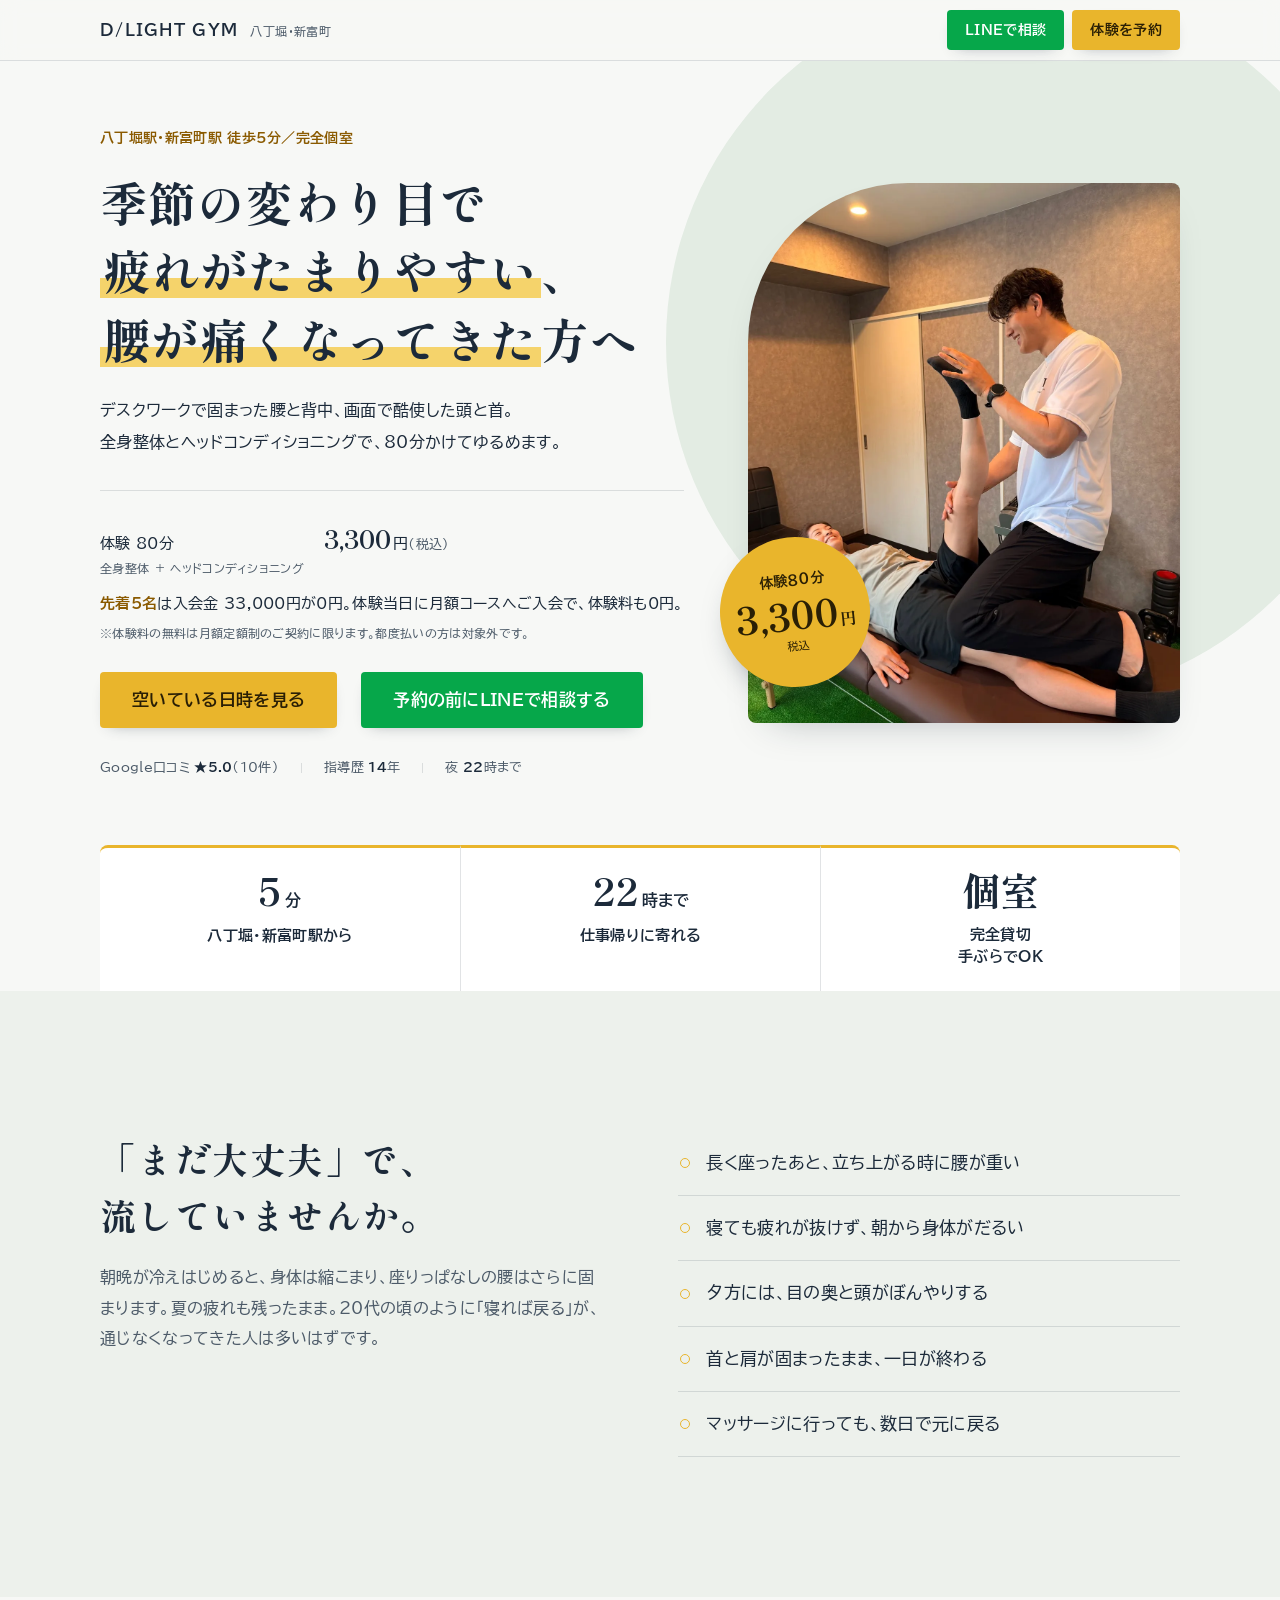
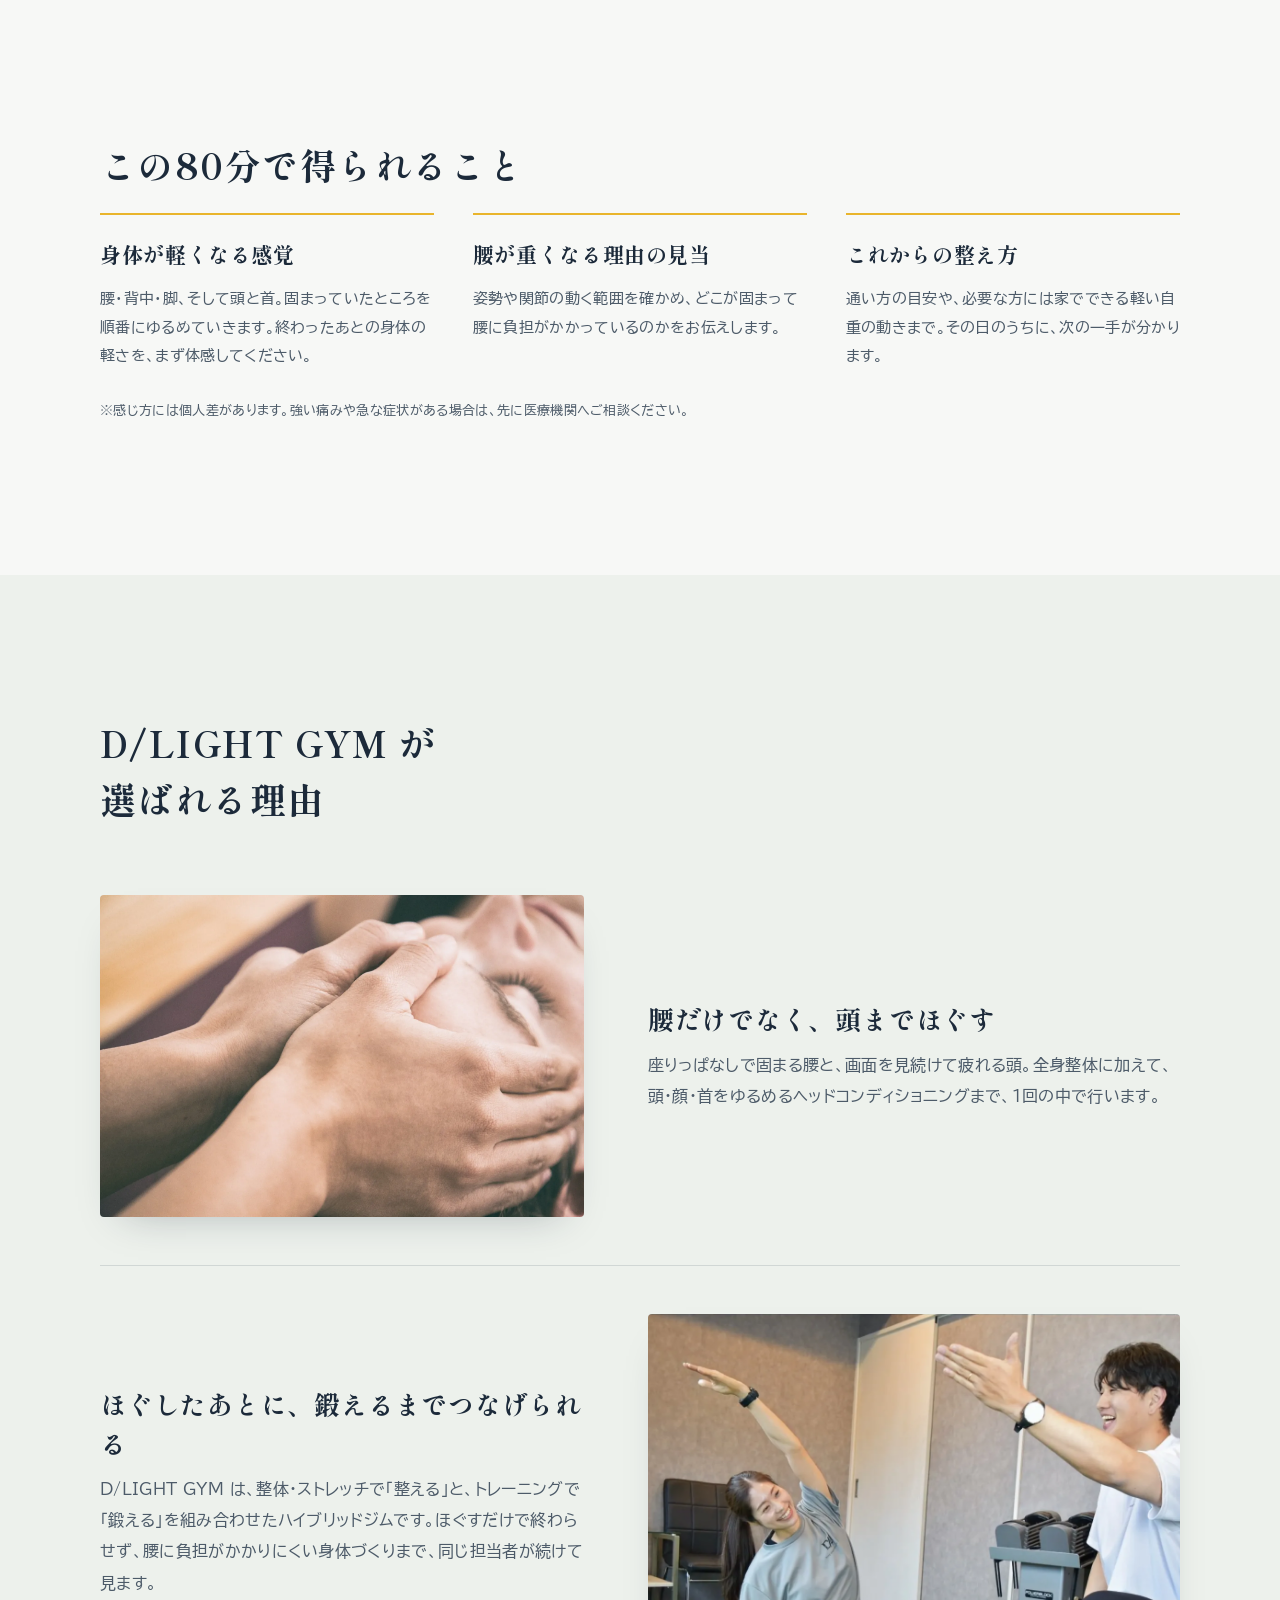
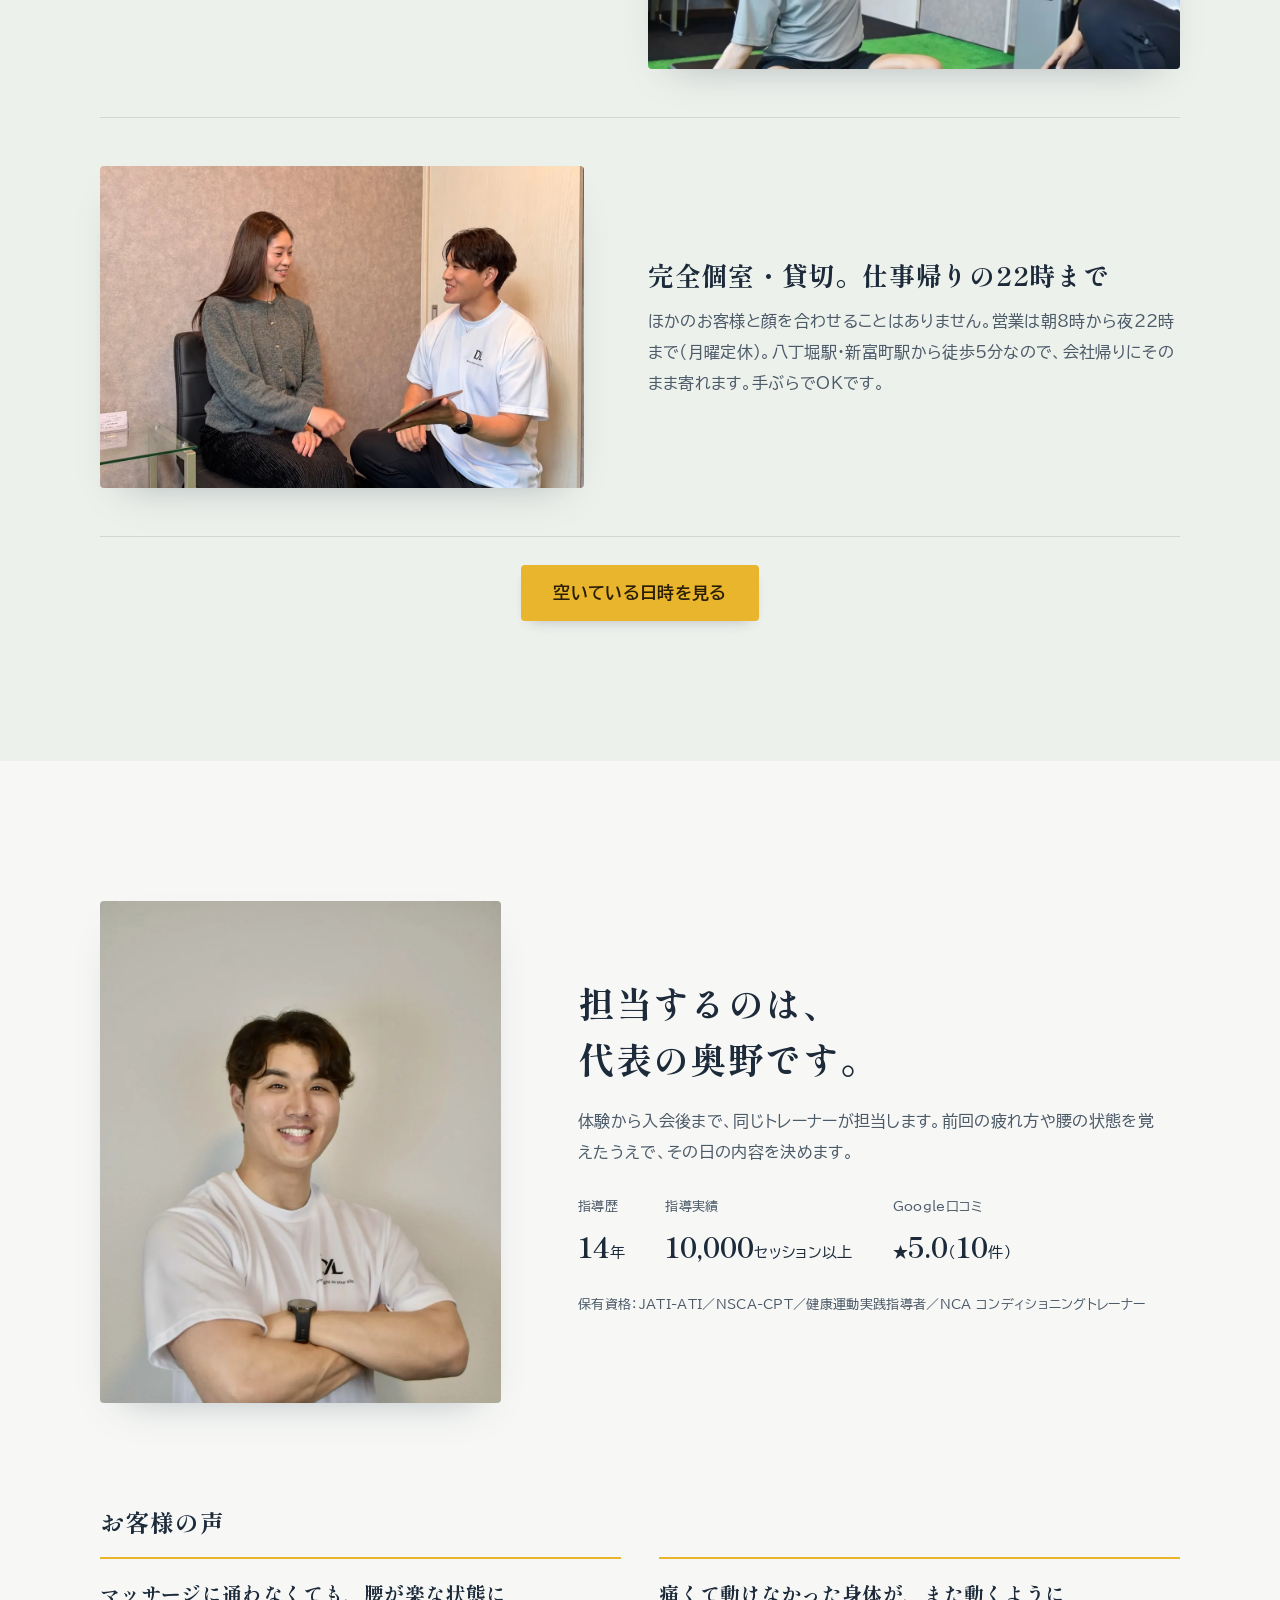
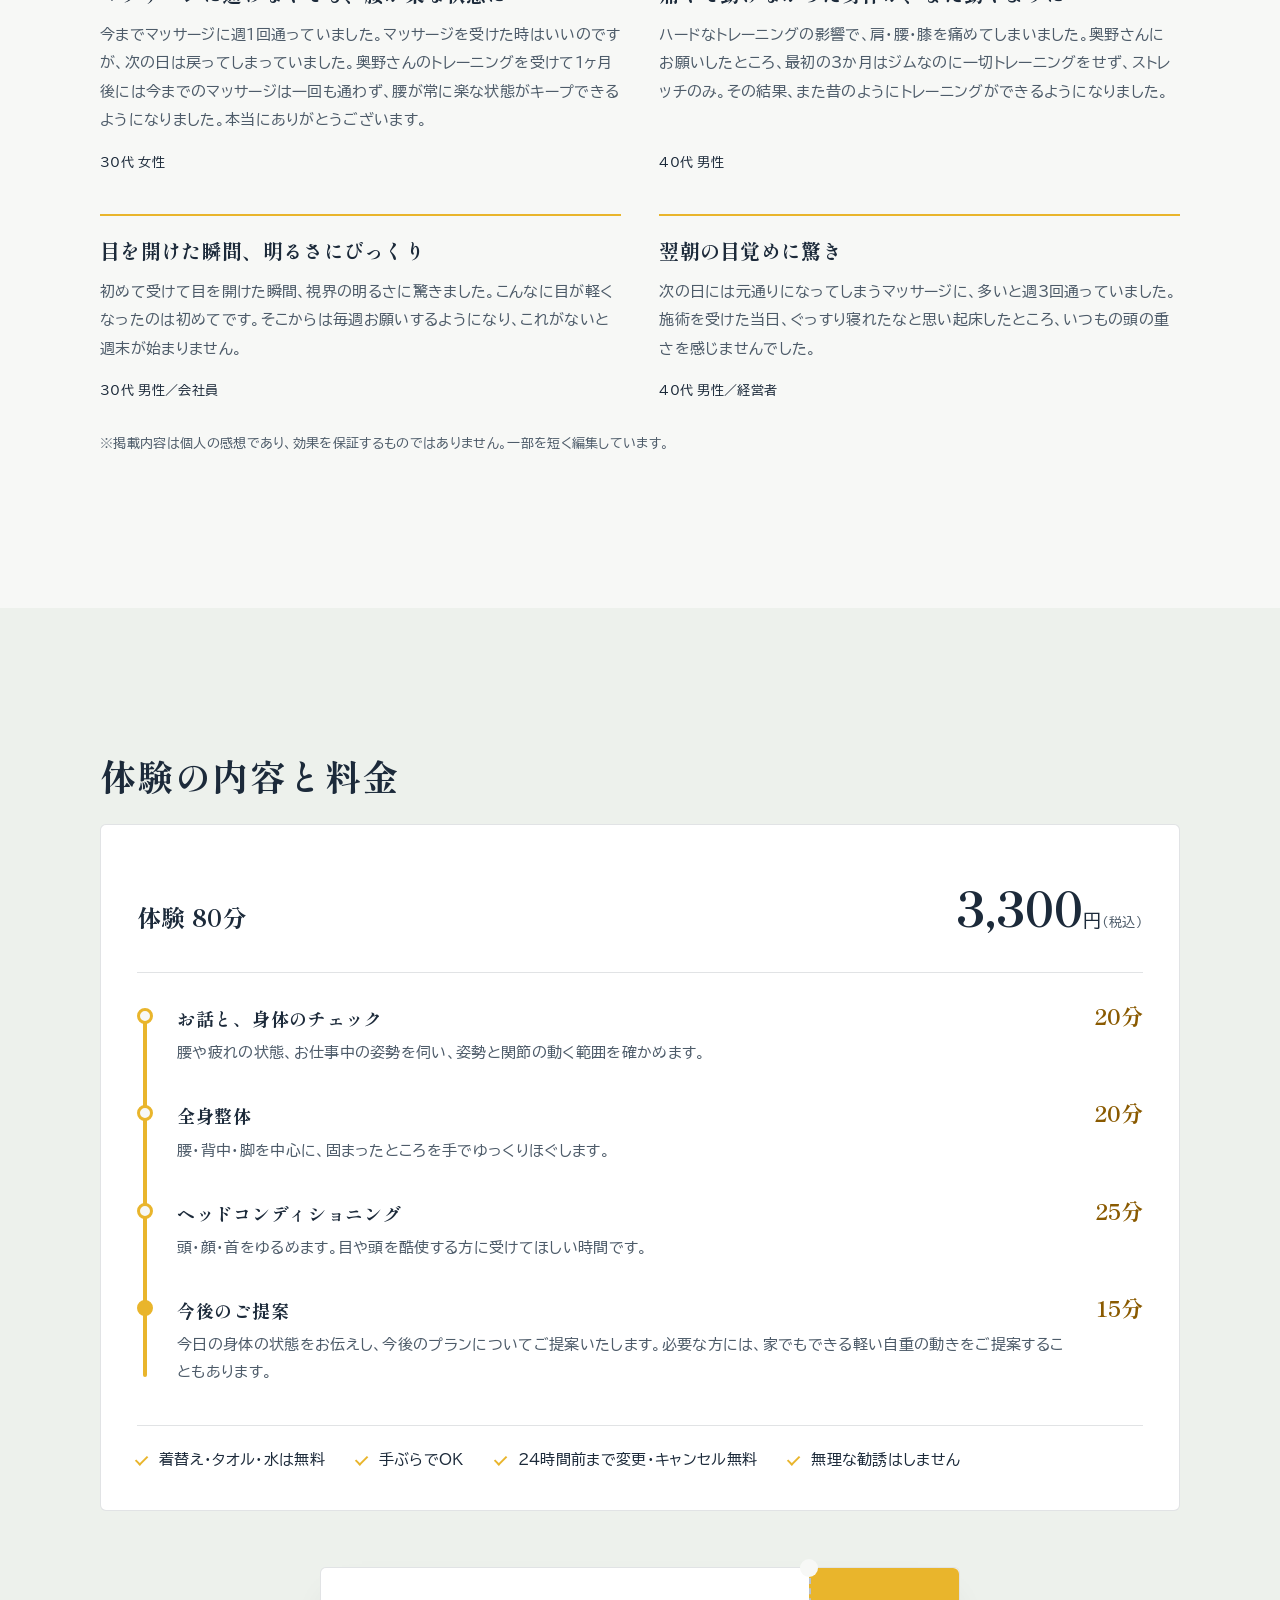
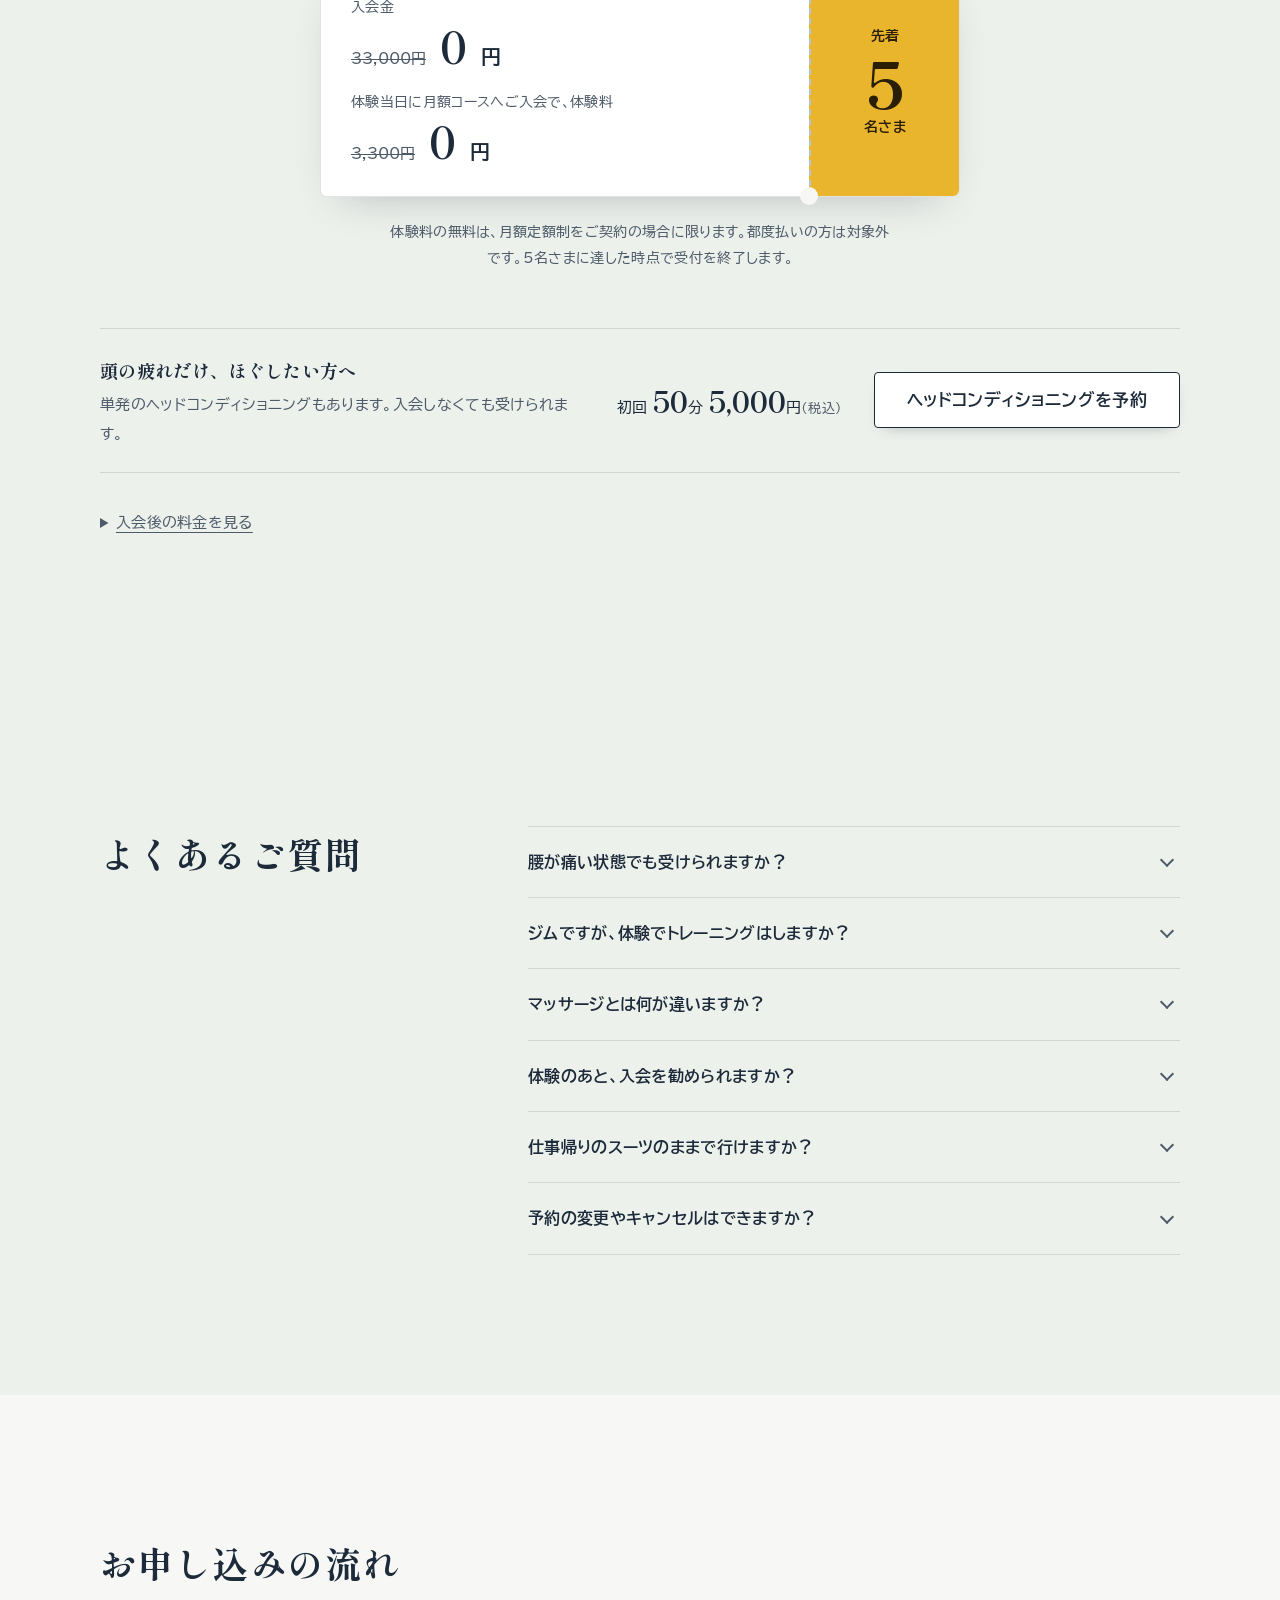
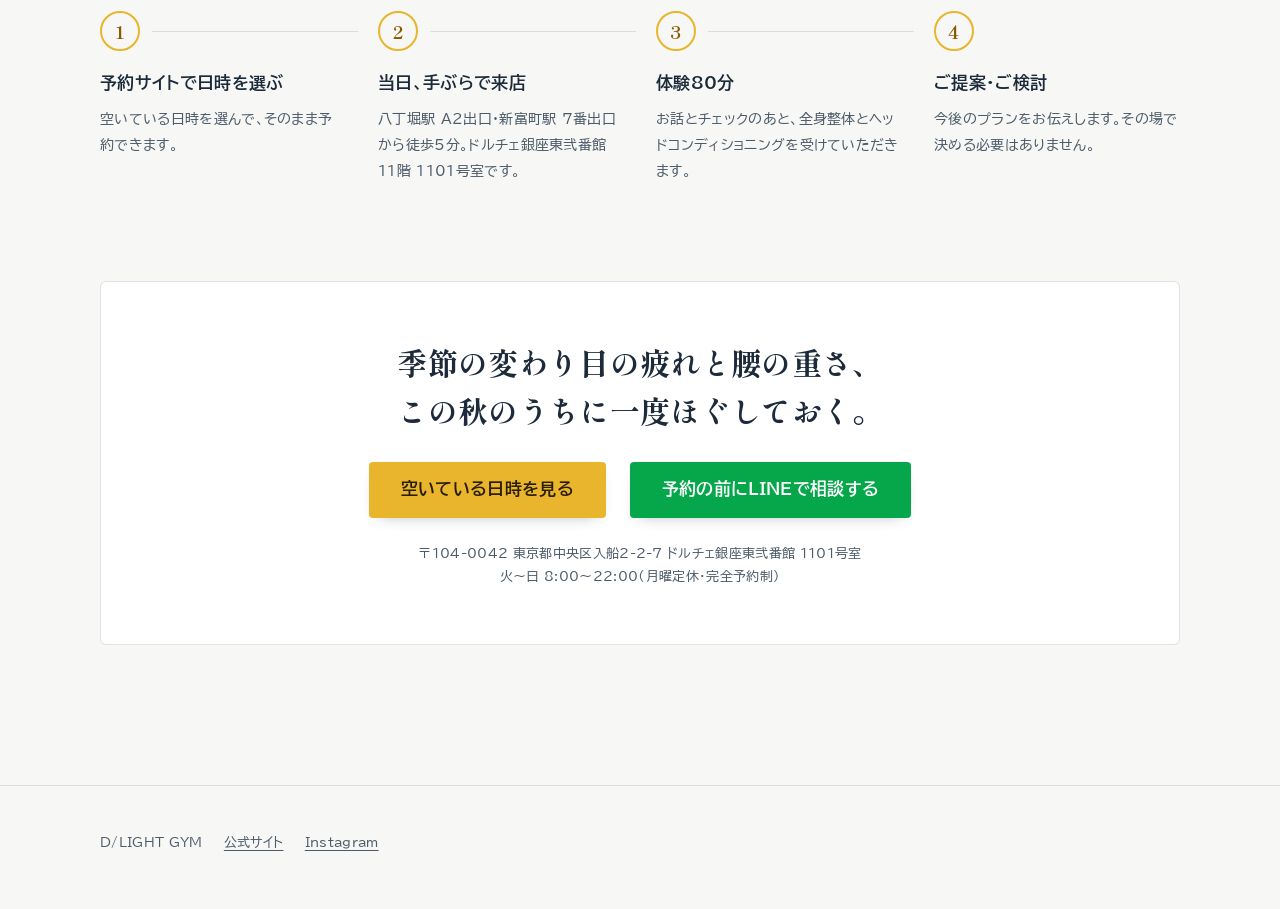
==== commit aa8d4430: "お客様の声（腰）の掲載者を30代女性に Co-Authored-By: Claude Opus 5.5 <noreply@anthropic.com>" ====
--- a/autumn-men-light.html
+++ b/autumn-men-light.html
@@ -164,7 +164,7 @@
       <div class="voice__list voice__list--4">
         <figure class="voice__item">
           <blockquote><p class="voice__h">マッサージに通わなくても、腰が楽な状態に</p><p>今までマッサージに週1回通っていました。マッサージを受けた時はいいのですが、次の日は戻ってしまっていました。奥野さんのトレーニングを受けて1ヶ月後には今までのマッサージは一回も通わず、腰が常に楽な状態がキープできるようになりました。本当にありがとうございます。</p></blockquote>
-          <figcaption>お客様</figcaption>
+          <figcaption>30代 女性</figcaption>
         </figure>
         <figure class="voice__item">
           <blockquote><p class="voice__h">痛くて動けなかった身体が、また動くように</p><p>ハードなトレーニングの影響で、肩・腰・膝を痛めてしまいました。奥野さんにお願いしたところ、最初の3か月はジムなのに一切トレーニングをせず、ストレッチのみ。その結果、また昔のようにトレーニングができるようになりました。</p></blockquote>
